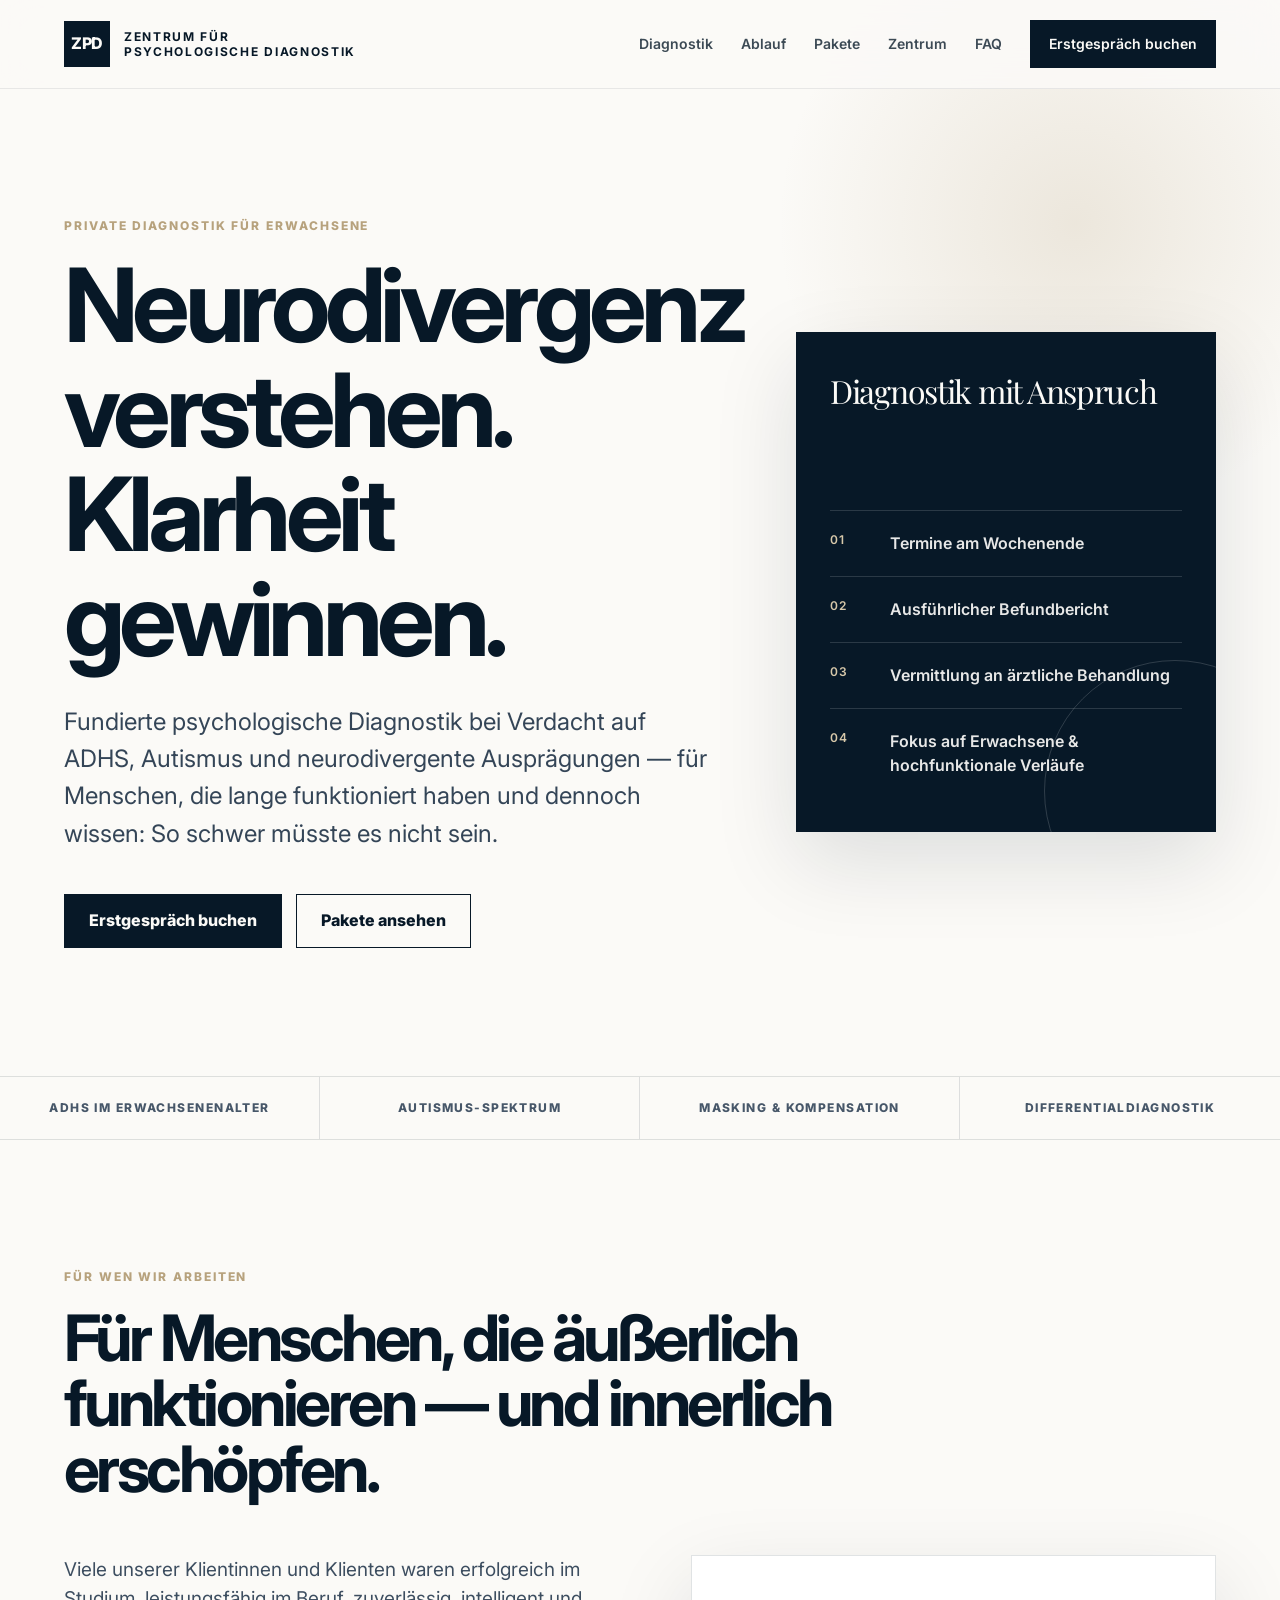
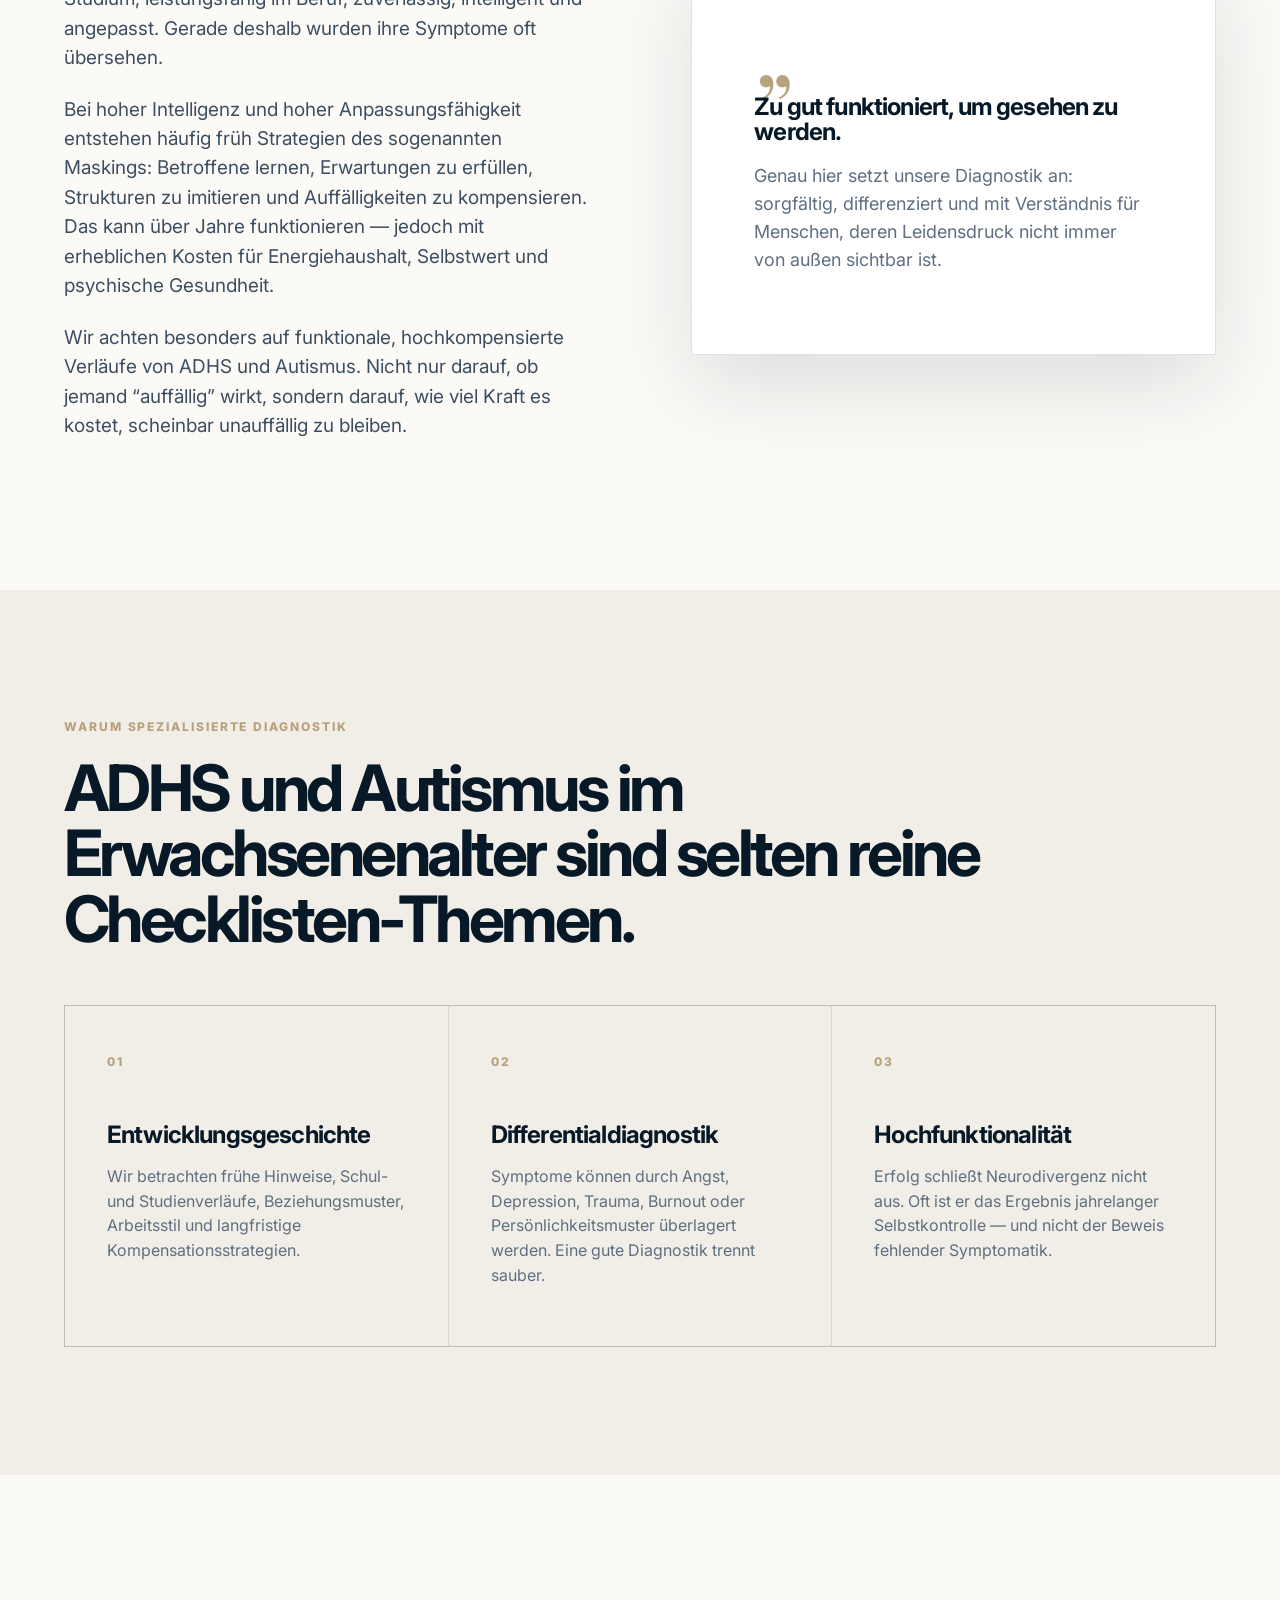
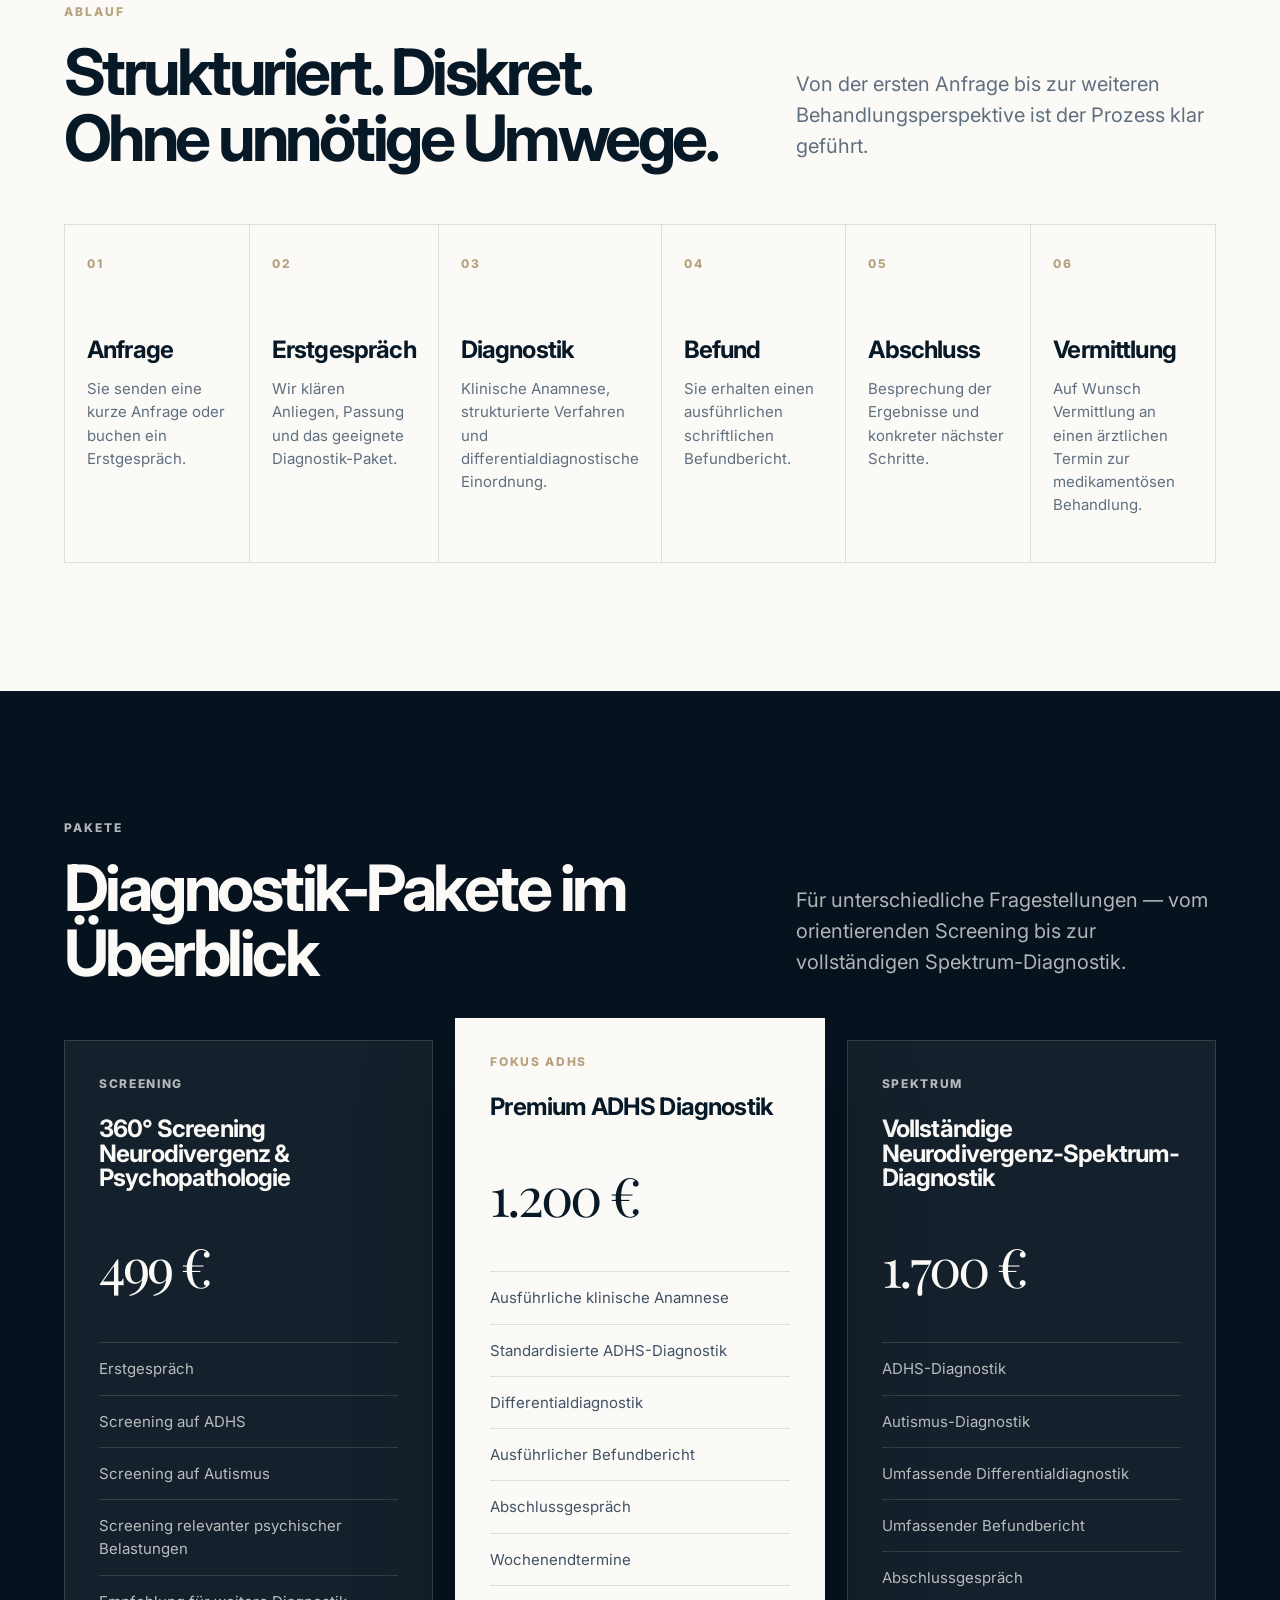
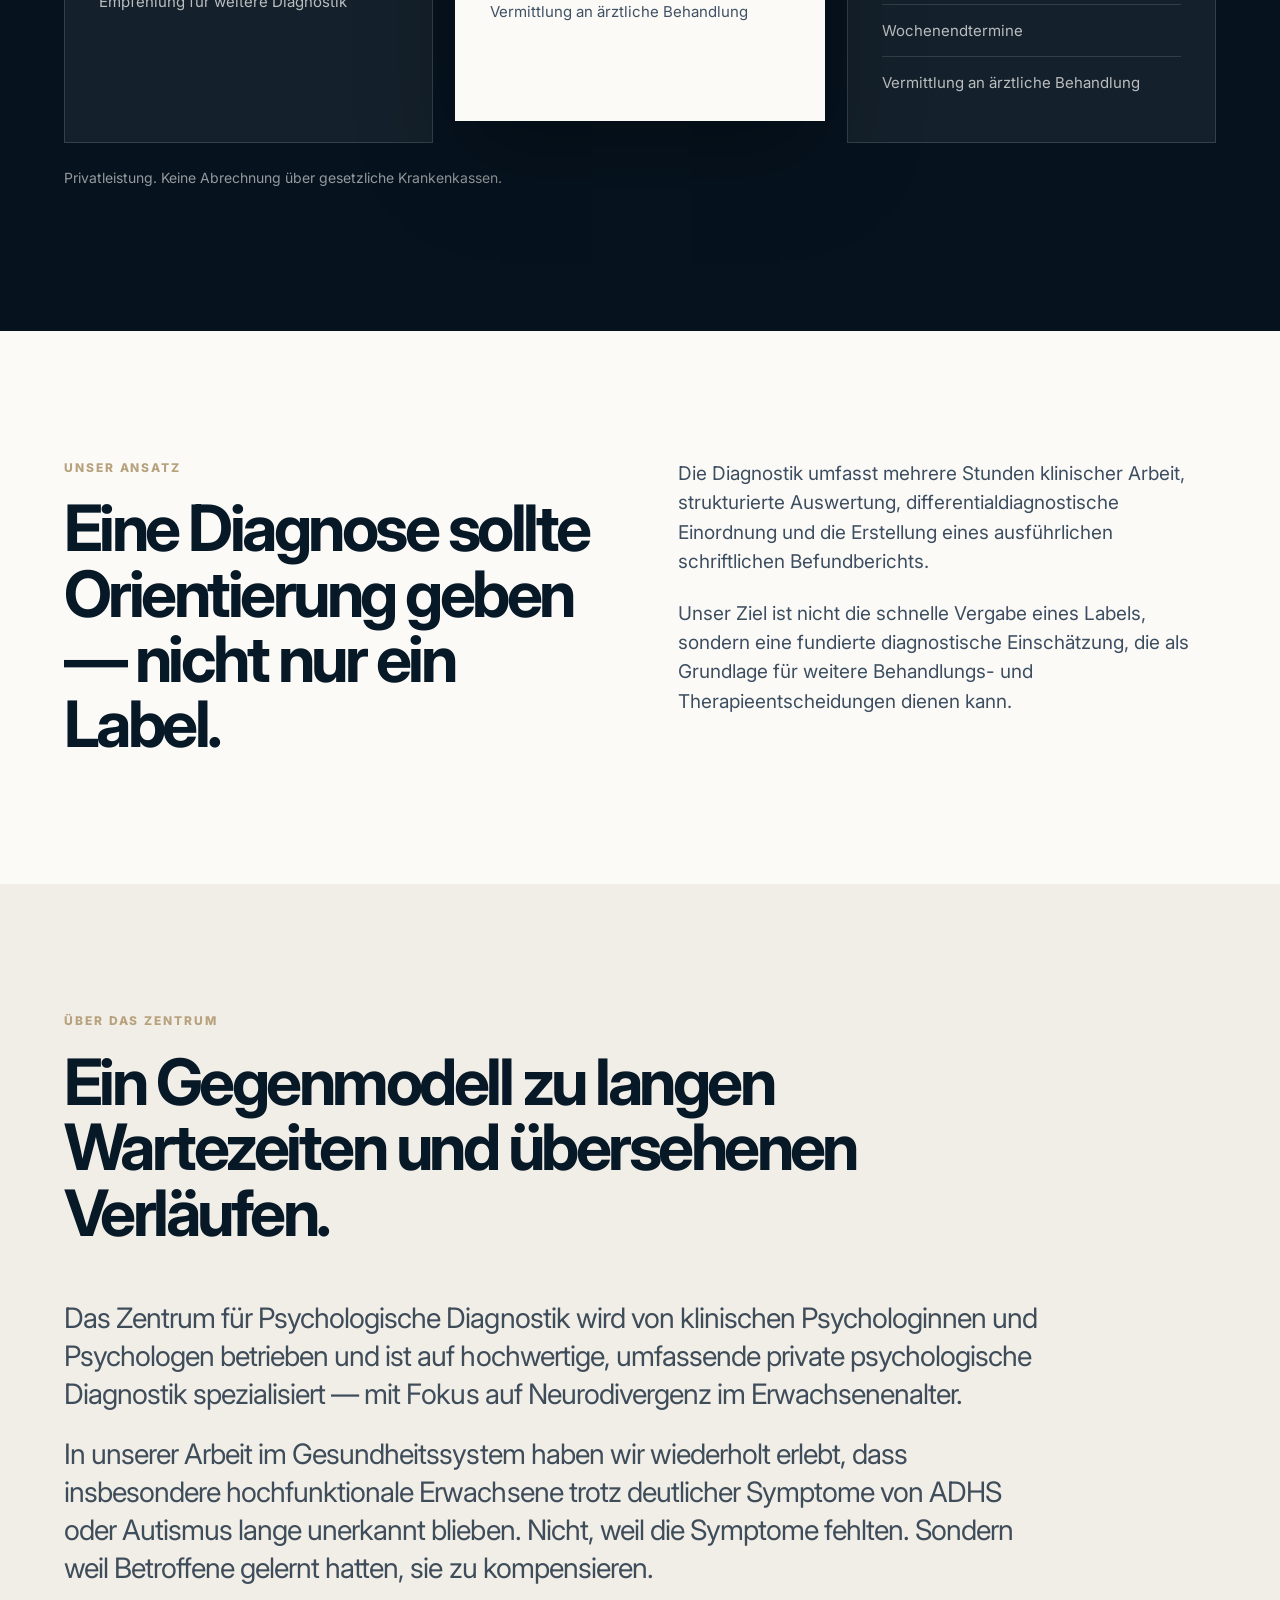
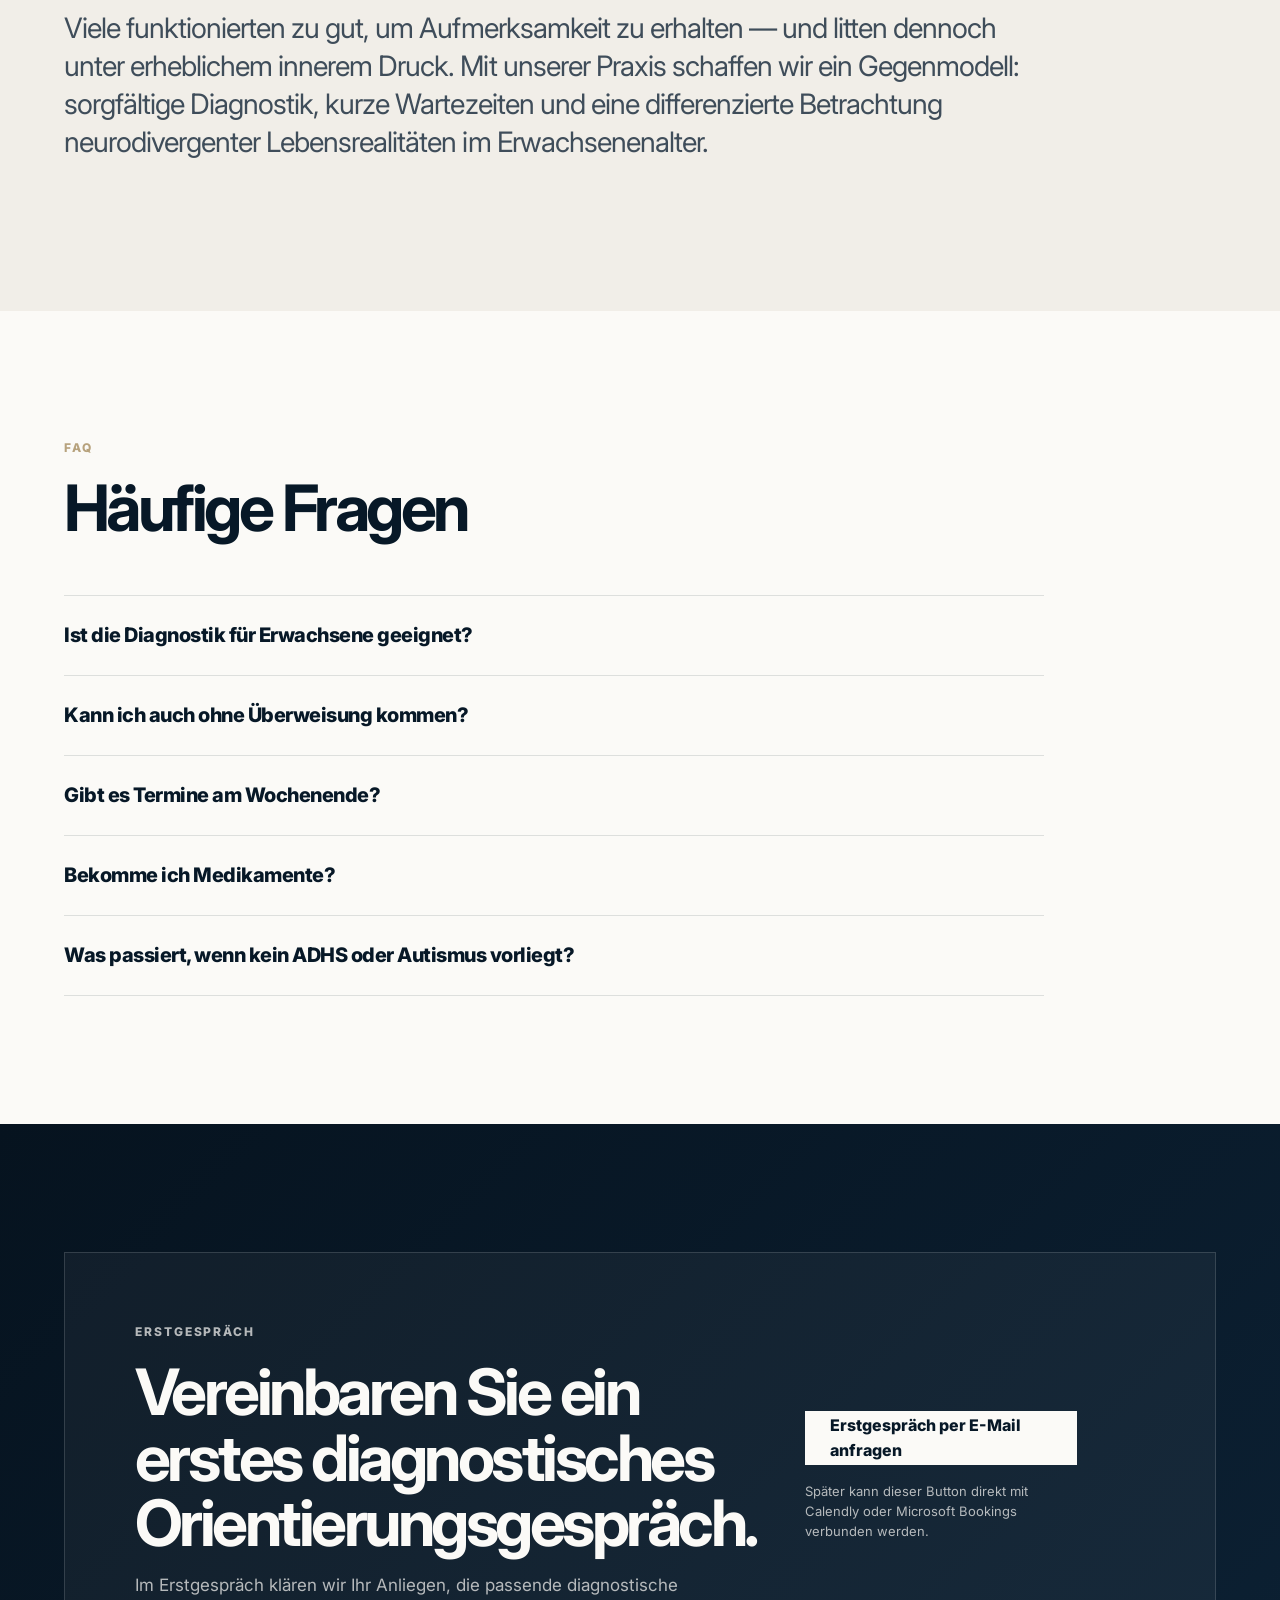
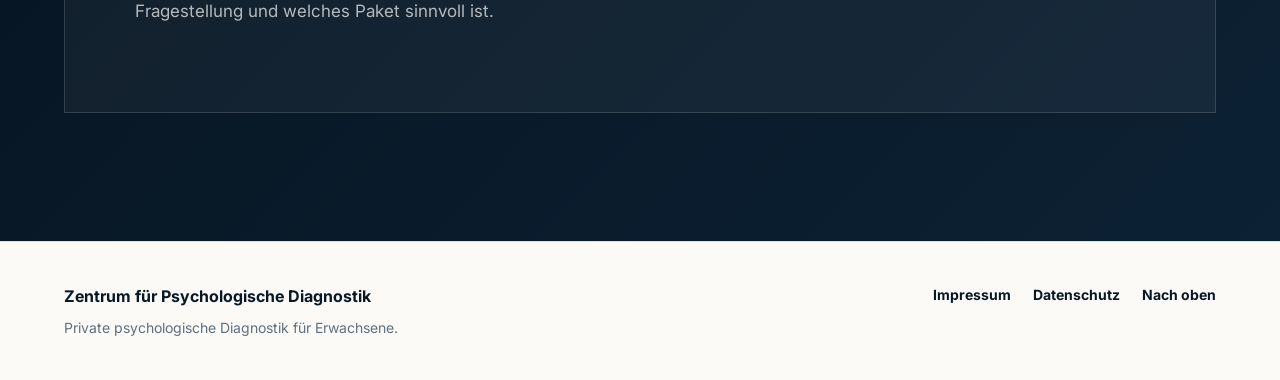
==== index.html @ 370ddf82 "Add files via upload" ====
<!DOCTYPE html>
<html lang="de">
<head>
  <meta charset="UTF-8" />
  <meta name="viewport" content="width=device-width, initial-scale=1.0" />
  <title>Zentrum für Psychologische Diagnostik | ADHS & Neurodivergenz Diagnostik</title>
  <meta name="description" content="Hochwertige private psychologische Diagnostik für Erwachsene bei Verdacht auf ADHS, Autismus und Neurodivergenz. Termine am Wochenende, ausführlicher Befundbericht, Vermittlung an ärztliche Behandlung." />
  <meta name="theme-color" content="#071827" />
  <meta property="og:title" content="Zentrum für Psychologische Diagnostik" />
  <meta property="og:description" content="Fundierte Diagnostik bei ADHS, Autismus und Neurodivergenz im Erwachsenenalter." />
  <meta property="og:type" content="website" />
  <link rel="preconnect" href="https://fonts.googleapis.com">
  <link rel="preconnect" href="https://fonts.gstatic.com" crossorigin>
  <link href="https://fonts.googleapis.com/css2?family=Inter:wght@400;500;600;700;800&family=Playfair+Display:wght@600;700&display=swap" rel="stylesheet">
  <link rel="stylesheet" href="styles.css" />
</head>
<body>
  <div class="page-shell">
    <header class="site-header" id="top">
      <a class="brand" href="#top" aria-label="Zur Startseite">
        <span class="brand-mark">ZPD</span>
        <span class="brand-text">Zentrum für<br>Psychologische Diagnostik</span>
      </a>
      <button class="nav-toggle" aria-label="Navigation öffnen" aria-expanded="false">Menü</button>
      <nav class="nav" aria-label="Hauptnavigation">
        <a href="#diagnostik">Diagnostik</a>
        <a href="#ablauf">Ablauf</a>
        <a href="#pakete">Pakete</a>
        <a href="#zentrum">Zentrum</a>
        <a href="#faq">FAQ</a>
        <a class="nav-cta" href="#buchung">Erstgespräch buchen</a>
      </nav>
    </header>

    <main>
      <section class="hero section-pad">
        <div class="hero-grid">
          <div class="hero-copy">
            <p class="eyebrow">Private Diagnostik für Erwachsene</p>
            <h1>Neurodivergenz verstehen. Klarheit gewinnen.</h1>
            <p class="hero-lead">Fundierte psychologische Diagnostik bei Verdacht auf ADHS, Autismus und neurodivergente Ausprägungen — für Menschen, die lange funktioniert haben und dennoch wissen: So schwer müsste es nicht sein.</p>
            <div class="hero-actions">
              <a class="button primary" href="#buchung">Erstgespräch buchen</a>
              <a class="button secondary" href="#pakete">Pakete ansehen</a>
            </div>
          </div>
          <aside class="hero-panel" aria-label="Leistungsmerkmale">
            <div class="panel-kicker">Diagnostik mit Anspruch</div>
            <ul class="signal-list">
              <li><span>01</span> Termine am Wochenende</li>
              <li><span>02</span> Ausführlicher Befundbericht</li>
              <li><span>03</span> Vermittlung an ärztliche Behandlung</li>
              <li><span>04</span> Fokus auf Erwachsene & hochfunktionale Verläufe</li>
            </ul>
          </aside>
        </div>
      </section>

      <section class="trust-strip" aria-label="Schwerpunkte">
        <span>ADHS im Erwachsenenalter</span>
        <span>Autismus-Spektrum</span>
        <span>Masking & Kompensation</span>
        <span>Differentialdiagnostik</span>
      </section>

      <section class="section section-pad" id="diagnostik">
        <div class="section-head narrow">
          <p class="eyebrow">Für wen wir arbeiten</p>
          <h2>Für Menschen, die äußerlich funktionieren — und innerlich erschöpfen.</h2>
        </div>
        <div class="two-col large-gap">
          <div class="rich-text">
            <p>Viele unserer Klientinnen und Klienten waren erfolgreich im Studium, leistungsfähig im Beruf, zuverlässig, intelligent und angepasst. Gerade deshalb wurden ihre Symptome oft übersehen.</p>
            <p>Bei hoher Intelligenz und hoher Anpassungsfähigkeit entstehen häufig früh Strategien des sogenannten Maskings: Betroffene lernen, Erwartungen zu erfüllen, Strukturen zu imitieren und Auffälligkeiten zu kompensieren. Das kann über Jahre funktionieren — jedoch mit erheblichen Kosten für Energiehaushalt, Selbstwert und psychische Gesundheit.</p>
            <p>Wir achten besonders auf funktionale, hochkompensierte Verläufe von ADHS und Autismus. Nicht nur darauf, ob jemand “auffällig” wirkt, sondern darauf, wie viel Kraft es kostet, scheinbar unauffällig zu bleiben.</p>
          </div>
          <div class="insight-card">
            <p class="quote-mark">„</p>
            <h3>Zu gut funktioniert, um gesehen zu werden.</h3>
            <p>Genau hier setzt unsere Diagnostik an: sorgfältig, differenziert und mit Verständnis für Menschen, deren Leidensdruck nicht immer von außen sichtbar ist.</p>
          </div>
        </div>
      </section>

      <section class="section muted section-pad">
        <div class="section-head narrow">
          <p class="eyebrow">Warum spezialisierte Diagnostik</p>
          <h2>ADHS und Autismus im Erwachsenenalter sind selten reine Checklisten-Themen.</h2>
        </div>
        <div class="feature-grid">
          <article>
            <span class="feature-number">01</span>
            <h3>Entwicklungsgeschichte</h3>
            <p>Wir betrachten frühe Hinweise, Schul- und Studienverläufe, Beziehungsmuster, Arbeitsstil und langfristige Kompensationsstrategien.</p>
          </article>
          <article>
            <span class="feature-number">02</span>
            <h3>Differentialdiagnostik</h3>
            <p>Symptome können durch Angst, Depression, Trauma, Burnout oder Persönlichkeitsmuster überlagert werden. Eine gute Diagnostik trennt sauber.</p>
          </article>
          <article>
            <span class="feature-number">03</span>
            <h3>Hochfunktionalität</h3>
            <p>Erfolg schließt Neurodivergenz nicht aus. Oft ist er das Ergebnis jahrelanger Selbstkontrolle — und nicht der Beweis fehlender Symptomatik.</p>
          </article>
        </div>
      </section>

      <section class="section section-pad" id="ablauf">
        <div class="section-head split">
          <div>
            <p class="eyebrow">Ablauf</p>
            <h2>Strukturiert. Diskret. Ohne unnötige Umwege.</h2>
          </div>
          <p>Von der ersten Anfrage bis zur weiteren Behandlungsperspektive ist der Prozess klar geführt.</p>
        </div>
        <div class="timeline">
          <div><span>01</span><h3>Anfrage</h3><p>Sie senden eine kurze Anfrage oder buchen ein Erstgespräch.</p></div>
          <div><span>02</span><h3>Erstgespräch</h3><p>Wir klären Anliegen, Passung und das geeignete Diagnostik-Paket.</p></div>
          <div><span>03</span><h3>Diagnostik</h3><p>Klinische Anamnese, strukturierte Verfahren und differentialdiagnostische Einordnung.</p></div>
          <div><span>04</span><h3>Befund</h3><p>Sie erhalten einen ausführlichen schriftlichen Befundbericht.</p></div>
          <div><span>05</span><h3>Abschluss</h3><p>Besprechung der Ergebnisse und konkreter nächster Schritte.</p></div>
          <div><span>06</span><h3>Vermittlung</h3><p>Auf Wunsch Vermittlung an einen ärztlichen Termin zur medikamentösen Behandlung.</p></div>
        </div>
      </section>

      <section class="section dark section-pad" id="pakete">
        <div class="section-head split inverted">
          <div>
            <p class="eyebrow">Pakete</p>
            <h2>Diagnostik-Pakete im Überblick</h2>
          </div>
          <p>Für unterschiedliche Fragestellungen — vom orientierenden Screening bis zur vollständigen Spektrum-Diagnostik.</p>
        </div>
        <div class="pricing-grid">
          <article class="price-card">
            <p class="package-label">Screening</p>
            <h3>360° Screening Neurodivergenz & Psychopathologie</h3>
            <p class="price">499 €</p>
            <ul>
              <li>Erstgespräch</li>
              <li>Screening auf ADHS</li>
              <li>Screening auf Autismus</li>
              <li>Screening relevanter psychischer Belastungen</li>
              <li>Empfehlung für weitere Diagnostik</li>
            </ul>
          </article>
          <article class="price-card featured">
            <p class="package-label">Fokus ADHS</p>
            <h3>Premium ADHS Diagnostik</h3>
            <p class="price">1.200 €</p>
            <ul>
              <li>Ausführliche klinische Anamnese</li>
              <li>Standardisierte ADHS-Diagnostik</li>
              <li>Differentialdiagnostik</li>
              <li>Ausführlicher Befundbericht</li>
              <li>Abschlussgespräch</li>
              <li>Wochenendtermine</li>
              <li>Vermittlung an ärztliche Behandlung</li>
            </ul>
          </article>
          <article class="price-card">
            <p class="package-label">Spektrum</p>
            <h3>Vollständige Neurodivergenz-Spektrum-Diagnostik</h3>
            <p class="price">1.700 €</p>
            <ul>
              <li>ADHS-Diagnostik</li>
              <li>Autismus-Diagnostik</li>
              <li>Umfassende Differentialdiagnostik</li>
              <li>Umfassender Befundbericht</li>
              <li>Abschlussgespräch</li>
              <li>Wochenendtermine</li>
              <li>Vermittlung an ärztliche Behandlung</li>
            </ul>
          </article>
        </div>
        <p class="pricing-note">Privatleistung. Keine Abrechnung über gesetzliche Krankenkassen.</p>
      </section>

      <section class="section section-pad approach">
        <div class="two-col">
          <div>
            <p class="eyebrow">Unser Ansatz</p>
            <h2>Eine Diagnose sollte Orientierung geben — nicht nur ein Label.</h2>
          </div>
          <div class="rich-text">
            <p>Die Diagnostik umfasst mehrere Stunden klinischer Arbeit, strukturierte Auswertung, differentialdiagnostische Einordnung und die Erstellung eines ausführlichen schriftlichen Befundberichts.</p>
            <p>Unser Ziel ist nicht die schnelle Vergabe eines Labels, sondern eine fundierte diagnostische Einschätzung, die als Grundlage für weitere Behandlungs- und Therapieentscheidungen dienen kann.</p>
          </div>
        </div>
      </section>

      <section class="section muted section-pad" id="zentrum">
        <div class="section-head narrow">
          <p class="eyebrow">Über das Zentrum</p>
          <h2>Ein Gegenmodell zu langen Wartezeiten und übersehenen Verläufen.</h2>
        </div>
        <div class="rich-text statement">
          <p>Das Zentrum für Psychologische Diagnostik wird von klinischen Psychologinnen und Psychologen betrieben und ist auf hochwertige, umfassende private psychologische Diagnostik spezialisiert — mit Fokus auf Neurodivergenz im Erwachsenenalter.</p>
          <p>In unserer Arbeit im Gesundheitssystem haben wir wiederholt erlebt, dass insbesondere hochfunktionale Erwachsene trotz deutlicher Symptome von ADHS oder Autismus lange unerkannt blieben. Nicht, weil die Symptome fehlten. Sondern weil Betroffene gelernt hatten, sie zu kompensieren.</p>
          <p>Viele funktionierten zu gut, um Aufmerksamkeit zu erhalten — und litten dennoch unter erheblichem innerem Druck. Mit unserer Praxis schaffen wir ein Gegenmodell: sorgfältige Diagnostik, kurze Wartezeiten und eine differenzierte Betrachtung neurodivergenter Lebensrealitäten im Erwachsenenalter.</p>
        </div>
      </section>

      <section class="section section-pad" id="faq">
        <div class="section-head split">
          <div>
            <p class="eyebrow">FAQ</p>
            <h2>Häufige Fragen</h2>
          </div>
        </div>
        <div class="faq-list">
          <details>
            <summary>Ist die Diagnostik für Erwachsene geeignet?</summary>
            <p>Ja. Der Fokus liegt auf ADHS, Autismus und Neurodivergenz im Erwachsenenalter, insbesondere bei hochfunktionalen und lange kompensierten Verläufen.</p>
          </details>
          <details>
            <summary>Kann ich auch ohne Überweisung kommen?</summary>
            <p>Ja. Die Diagnostik ist eine private Leistung und kann ohne Überweisung angefragt werden.</p>
          </details>
          <details>
            <summary>Gibt es Termine am Wochenende?</summary>
            <p>Ja. Wochenendtermine sind Teil unseres Angebots, um Diagnostik auch für beruflich stark eingebundene Personen zugänglich zu machen.</p>
          </details>
          <details>
            <summary>Bekomme ich Medikamente?</summary>
            <p>Die medikamentöse Behandlung erfolgt ärztlich. Auf Wunsch unterstützen wir nach der Diagnostik bei der Vermittlung an einen ärztlichen Termin.</p>
          </details>
          <details>
            <summary>Was passiert, wenn kein ADHS oder Autismus vorliegt?</summary>
            <p>Dann erhalten Sie trotzdem eine differenzierte psychologische Einordnung und Empfehlungen, welche alternativen Erklärungen oder weiteren Schritte sinnvoll sein können.</p>
          </details>
        </div>
      </section>

      <section class="booking section-pad" id="buchung">
        <div class="booking-card">
          <div>
            <p class="eyebrow">Erstgespräch</p>
            <h2>Vereinbaren Sie ein erstes diagnostisches Orientierungsgespräch.</h2>
            <p>Im Erstgespräch klären wir Ihr Anliegen, die passende diagnostische Fragestellung und welches Paket sinnvoll ist.</p>
          </div>
          <div class="booking-action">
            <a class="button primary light" href="mailto:kontakt@zentrum-psychologische-diagnostik.de?subject=Anfrage%20Erstgespr%C3%A4ch%20Diagnostik">Erstgespräch per E-Mail anfragen</a>
            <p class="microcopy">Später kann dieser Button direkt mit Calendly oder Microsoft Bookings verbunden werden.</p>
          </div>
        </div>
      </section>
    </main>

    <footer class="site-footer">
      <div>
        <strong>Zentrum für Psychologische Diagnostik</strong>
        <p>Private psychologische Diagnostik für Erwachsene.</p>
      </div>
      <div class="footer-links">
        <a href="impressum.html">Impressum</a>
        <a href="datenschutz.html">Datenschutz</a>
        <a href="#top">Nach oben</a>
      </div>
    </footer>
  </div>
  <script src="script.js"></script>
</body>
</html>
---- styles.css ----
:root {
  --ink: #071827;
  --ink-2: #142436;
  --muted: #5f6f7f;
  --line: rgba(7, 24, 39, 0.12);
  --paper: #fbfaf7;
  --soft: #f1eee8;
  --white: #ffffff;
  --accent: #b7a27d;
  --accent-2: #d7c8aa;
  --dark: #06131f;
  --dark-2: #0c2134;
  --shadow: 0 30px 80px rgba(7, 24, 39, 0.12);
  --radius: 24px;
}
* { box-sizing: border-box; }
html { scroll-behavior: smooth; }
body {
  margin: 0;
  font-family: Inter, system-ui, -apple-system, BlinkMacSystemFont, "Segoe UI", sans-serif;
  background: var(--paper);
  color: var(--ink);
  line-height: 1.55;
}
a { color: inherit; text-decoration: none; }
.page-shell { overflow: hidden; }
.site-header {
  position: sticky;
  top: 0;
  z-index: 50;
  display: flex;
  align-items: center;
  justify-content: space-between;
  padding: 20px clamp(20px, 5vw, 72px);
  background: rgba(251, 250, 247, 0.86);
  backdrop-filter: blur(18px);
  border-bottom: 1px solid rgba(7, 24, 39, 0.08);
}
.brand { display: flex; align-items: center; gap: 14px; }
.brand-mark {
  display: grid;
  place-items: center;
  width: 46px;
  height: 46px;
  border: 1px solid var(--ink);
  font-weight: 800;
  letter-spacing: -0.04em;
  background: var(--ink);
  color: var(--paper);
}
.brand-text {
  font-size: 12px;
  text-transform: uppercase;
  letter-spacing: 0.14em;
  line-height: 1.25;
  font-weight: 700;
}
.nav { display: flex; align-items: center; gap: 28px; font-size: 14px; font-weight: 600; }
.nav a:not(.nav-cta) { color: rgba(7, 24, 39, 0.78); }
.nav a:hover { color: var(--ink); }
.nav-cta {
  padding: 12px 18px;
  border: 1px solid var(--ink);
  background: var(--ink);
  color: var(--paper);
}
.nav-toggle { display: none; background: none; border: 1px solid var(--line); padding: 10px 14px; font-weight: 700; }
.section-pad { padding: clamp(76px, 10vw, 150px) clamp(20px, 5vw, 72px); }
.hero { min-height: 82vh; display: flex; align-items: center; position: relative; }
.hero::before {
  content: "";
  position: absolute;
  inset: -20% -10% auto auto;
  width: 52vw;
  height: 52vw;
  background: radial-gradient(circle, rgba(183,162,125,.22), transparent 63%);
  pointer-events: none;
}
.hero-grid { position: relative; display: grid; grid-template-columns: minmax(0, 1.2fr) 420px; gap: clamp(36px, 6vw, 96px); width: 100%; align-items: center; }
.eyebrow { margin: 0 0 18px; text-transform: uppercase; letter-spacing: .16em; font-size: 12px; font-weight: 800; color: var(--accent); }
h1, h2, h3 { margin: 0; line-height: 1.02; letter-spacing: -0.055em; }
h1 { max-width: 940px; font-size: clamp(56px, 8vw, 128px); }
h2 { font-size: clamp(38px, 5vw, 76px); max-width: 1050px; }
h3 { font-size: 24px; letter-spacing: -0.035em; }
p { font-size: 17px; color: var(--muted); }
.hero-lead { margin: 32px 0 0; max-width: 720px; font-size: clamp(19px, 2vw, 24px); color: #344557; }
.hero-actions { display: flex; gap: 14px; flex-wrap: wrap; margin-top: 42px; }
.button { display: inline-flex; align-items: center; justify-content: center; min-height: 54px; padding: 0 24px; font-weight: 800; border: 1px solid var(--ink); transition: transform .2s ease, box-shadow .2s ease; }
.button:hover { transform: translateY(-2px); box-shadow: 0 16px 35px rgba(7,24,39,.14); }
.button.primary { background: var(--ink); color: var(--paper); }
.button.secondary { background: transparent; color: var(--ink); }
.button.light { background: var(--paper); color: var(--ink); border-color: var(--paper); }
.hero-panel { background: var(--ink); color: var(--paper); padding: 34px; box-shadow: var(--shadow); min-height: 500px; display: flex; flex-direction: column; justify-content: space-between; position: relative; overflow: hidden; }
.hero-panel::after { content: ""; position: absolute; inset: auto -90px -90px auto; width: 260px; height: 260px; border: 1px solid rgba(255,255,255,.16); border-radius: 50%; }
.panel-kicker { font-family: "Playfair Display", serif; font-size: 32px; letter-spacing: -0.04em; }
.signal-list { list-style: none; margin: 80px 0 0; padding: 0; }
.signal-list li { display: grid; grid-template-columns: 42px 1fr; gap: 18px; padding: 20px 0; border-top: 1px solid rgba(255,255,255,.14); color: rgba(251,250,247,.92); font-weight: 600; }
.signal-list span { color: var(--accent-2); font-size: 12px; letter-spacing: .12em; }
.trust-strip { display: grid; grid-template-columns: repeat(4, 1fr); border-top: 1px solid var(--line); border-bottom: 1px solid var(--line); }
.trust-strip span { padding: 22px; text-align: center; font-size: 12px; font-weight: 800; text-transform: uppercase; letter-spacing: .12em; color: #475769; border-right: 1px solid var(--line); }
.trust-strip span:last-child { border-right: 0; }
.section { position: relative; }
.muted { background: var(--soft); }
.dark { background: var(--dark); color: var(--paper); }
.dark p, .inverted p { color: rgba(251,250,247,.70); }
.section-head { margin-bottom: 54px; }
.section-head.narrow { max-width: 980px; }
.section-head.split { display: grid; grid-template-columns: minmax(0, 1fr) 420px; gap: 60px; align-items: end; }
.section-head.split > p { font-size: 20px; margin: 0 0 8px; }
.two-col { display: grid; grid-template-columns: 1fr 1fr; gap: clamp(36px, 6vw, 90px); align-items: start; }
.large-gap { gap: clamp(46px, 8vw, 130px); }
.rich-text p { margin: 0 0 22px; font-size: 19px; color: #3d4e60; }
.muted .rich-text p { color: #3f4d5a; }
.insight-card { padding: clamp(34px, 5vw, 62px); background: var(--white); border: 1px solid var(--line); box-shadow: var(--shadow); }
.insight-card .quote-mark { font-family: "Playfair Display", serif; font-size: 96px; line-height: .6; color: var(--accent); margin: 0 0 20px; }
.insight-card p:last-child { font-size: 18px; }
.feature-grid { display: grid; grid-template-columns: repeat(3, 1fr); gap: 1px; background: rgba(7,24,39,.12); border: 1px solid rgba(7,24,39,.12); }
.feature-grid article { background: var(--soft); padding: 42px; min-height: 310px; }
.feature-number { display: inline-block; margin-bottom: 52px; font-size: 12px; font-weight: 800; letter-spacing: .16em; color: var(--accent); }
.feature-grid p { font-size: 16px; }
.timeline { display: grid; grid-template-columns: repeat(6, 1fr); border-top: 1px solid var(--line); border-left: 1px solid var(--line); }
.timeline div { padding: 30px 22px; border-right: 1px solid var(--line); border-bottom: 1px solid var(--line); min-height: 260px; }
.timeline span { display: block; color: var(--accent); font-size: 12px; font-weight: 800; letter-spacing: .16em; margin-bottom: 64px; }
.timeline p { font-size: 15px; }
.pricing-grid { display: grid; grid-template-columns: repeat(3, 1fr); gap: 22px; align-items: stretch; }
.price-card { background: rgba(255,255,255,.055); border: 1px solid rgba(255,255,255,.14); padding: 34px; min-height: 650px; display: flex; flex-direction: column; }
.price-card.featured { background: var(--paper); color: var(--ink); transform: translateY(-22px); box-shadow: 0 40px 90px rgba(0,0,0,.30); border-color: var(--paper); }
.price-card.featured p, .price-card.featured li { color: #405164; }
.package-label { margin: 0 0 24px; text-transform: uppercase; letter-spacing: .14em; font-size: 12px; font-weight: 800; color: var(--accent-2); }
.price-card.featured .package-label { color: var(--accent); }
.price { font-family: "Playfair Display", serif; font-size: 54px; letter-spacing: -.055em; color: inherit !important; margin: 34px 0; }
.price-card ul { margin: 0; padding: 0; list-style: none; }
.price-card li { padding: 14px 0; border-top: 1px solid rgba(255,255,255,.13); color: rgba(251,250,247,.72); font-size: 15px; }
.price-card.featured li { border-top-color: rgba(7,24,39,.12); }
.pricing-note { margin-top: 24px; font-size: 14px; color: rgba(251,250,247,.58) !important; }
.approach { background: var(--paper); }
.statement { max-width: 980px; }
.statement p { font-size: clamp(21px, 2.2vw, 30px); line-height: 1.35; letter-spacing: -0.035em; color: var(--ink-2); }
.faq-list { max-width: 980px; border-top: 1px solid var(--line); }
details { border-bottom: 1px solid var(--line); padding: 24px 0; }
summary { cursor: pointer; font-weight: 800; font-size: 20px; letter-spacing: -0.025em; list-style: none; }
summary::-webkit-details-marker { display: none; }
details p { max-width: 760px; margin-bottom: 0; }
.booking { background: linear-gradient(135deg, var(--dark), var(--dark-2)); color: var(--paper); }
.booking-card { display: grid; grid-template-columns: 1.2fr .8fr; gap: 48px; align-items: center; padding: clamp(36px, 6vw, 70px); border: 1px solid rgba(255,255,255,.14); background: rgba(255,255,255,.045); }
.booking h2 { max-width: 860px; }
.booking p { color: rgba(251,250,247,.70); }
.booking-action { justify-self: end; max-width: 360px; }
.microcopy { font-size: 13px; margin-top: 16px; }
.site-footer { display: flex; justify-content: space-between; gap: 30px; padding: 42px clamp(20px, 5vw, 72px); border-top: 1px solid var(--line); }
.site-footer p { margin: 8px 0 0; font-size: 14px; }
.footer-links { display: flex; gap: 22px; font-size: 14px; font-weight: 700; }
.legal-main { max-width: 920px; margin: 0 auto; padding: 90px 24px; }
.legal-main h1 { font-size: clamp(42px, 6vw, 86px); margin-bottom: 34px; }
.legal-main h2 { font-size: 32px; margin-top: 42px; }
.legal-main p { color: #3d4e60; }
@media (max-width: 1100px) {
  .hero-grid, .section-head.split, .two-col, .booking-card { grid-template-columns: 1fr; }
  .hero-panel { min-height: auto; }
  .timeline { grid-template-columns: repeat(3, 1fr); }
  .pricing-grid, .feature-grid { grid-template-columns: 1fr; }
  .price-card.featured { transform: none; }
  .booking-action { justify-self: start; }
}
@media (max-width: 820px) {
  .nav-toggle { display: block; }
  .nav { position: fixed; inset: 88px 16px auto 16px; background: var(--paper); border: 1px solid var(--line); box-shadow: var(--shadow); padding: 22px; flex-direction: column; align-items: stretch; display: none; }
  .nav.open { display: flex; }
  .nav-cta { text-align: center; }
  .brand-text { display: none; }
  .trust-strip { grid-template-columns: 1fr 1fr; }
  .trust-strip span:nth-child(2) { border-right: 0; }
  .timeline { grid-template-columns: 1fr; }
  h1 { font-size: clamp(48px, 14vw, 76px); }
  h2 { font-size: clamp(34px, 11vw, 56px); }
  .site-footer { flex-direction: column; }
  .footer-links { flex-wrap: wrap; }
}
@media (max-width: 520px) {
  .trust-strip { grid-template-columns: 1fr; }
  .trust-strip span { border-right: 0; border-bottom: 1px solid var(--line); }
  .hero-actions, .button { width: 100%; }
  .button { padding: 0 18px; }
  .price-card { min-height: auto; }
}
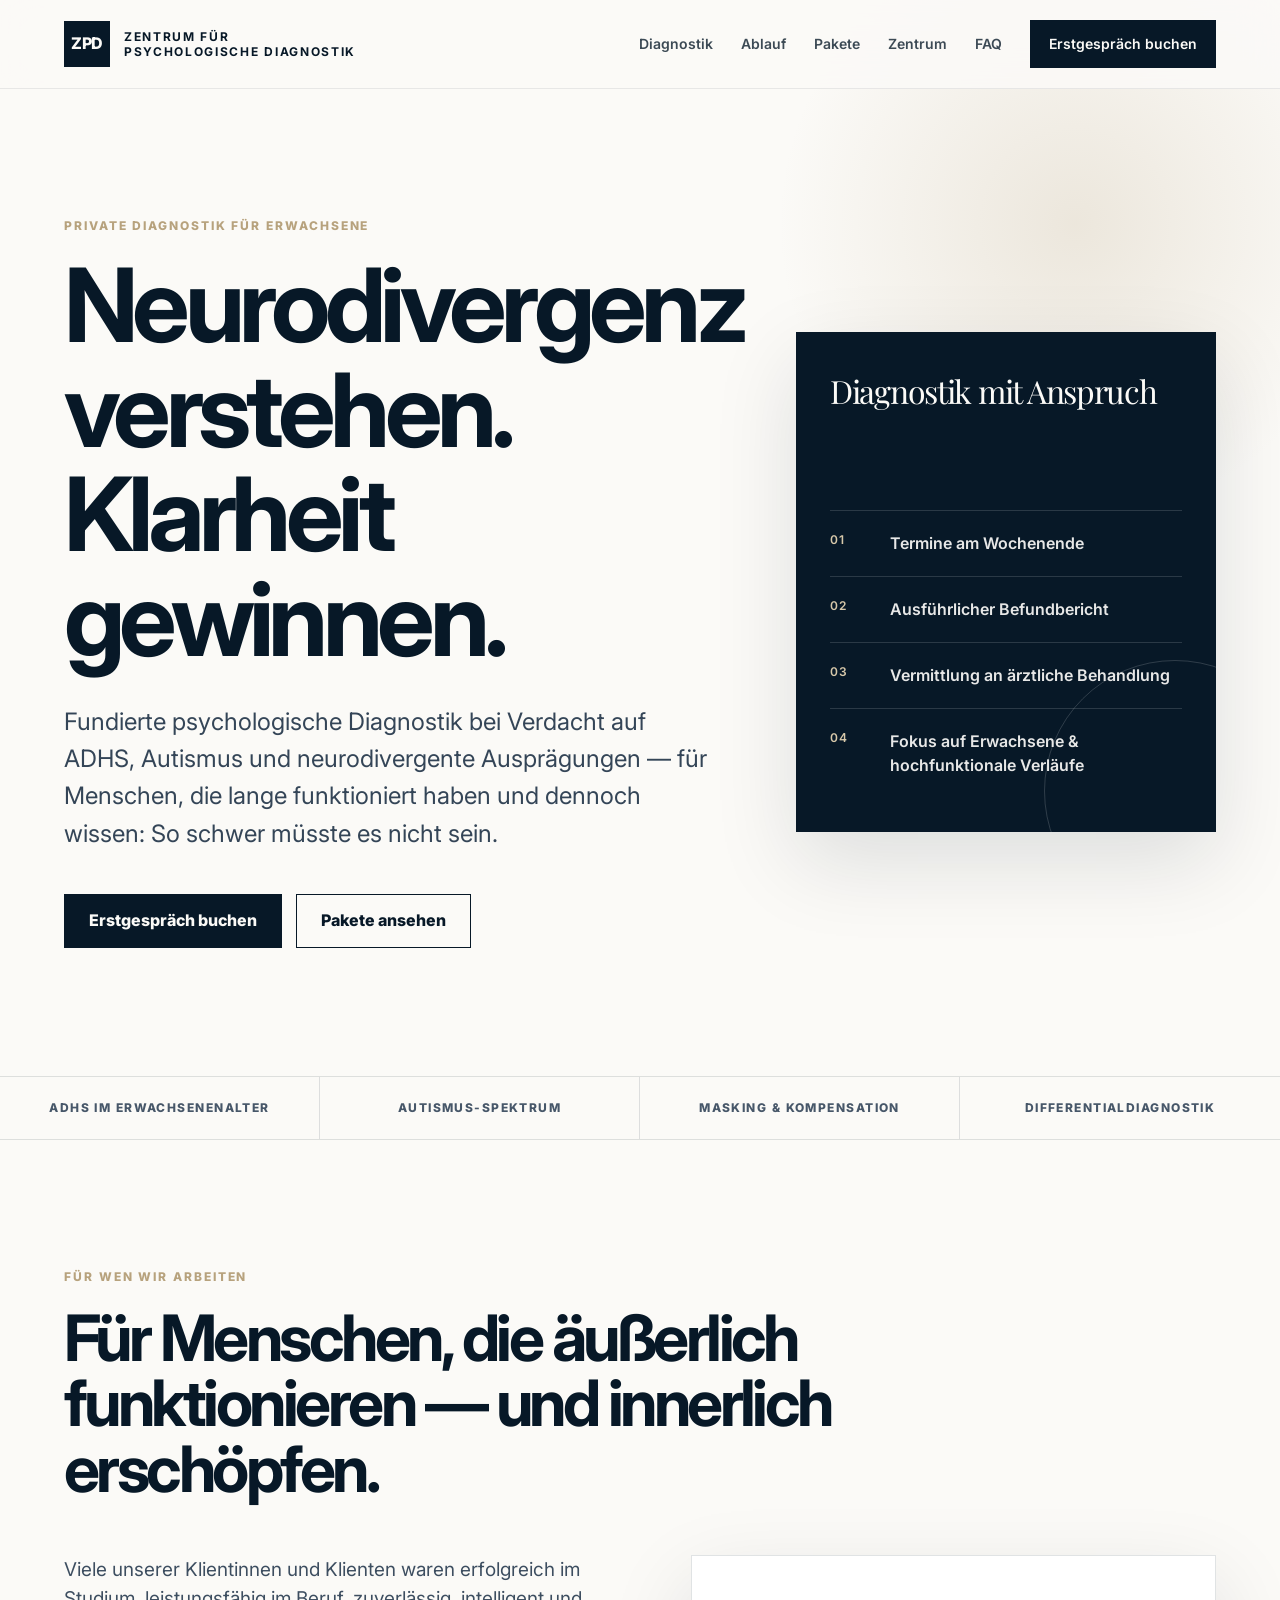
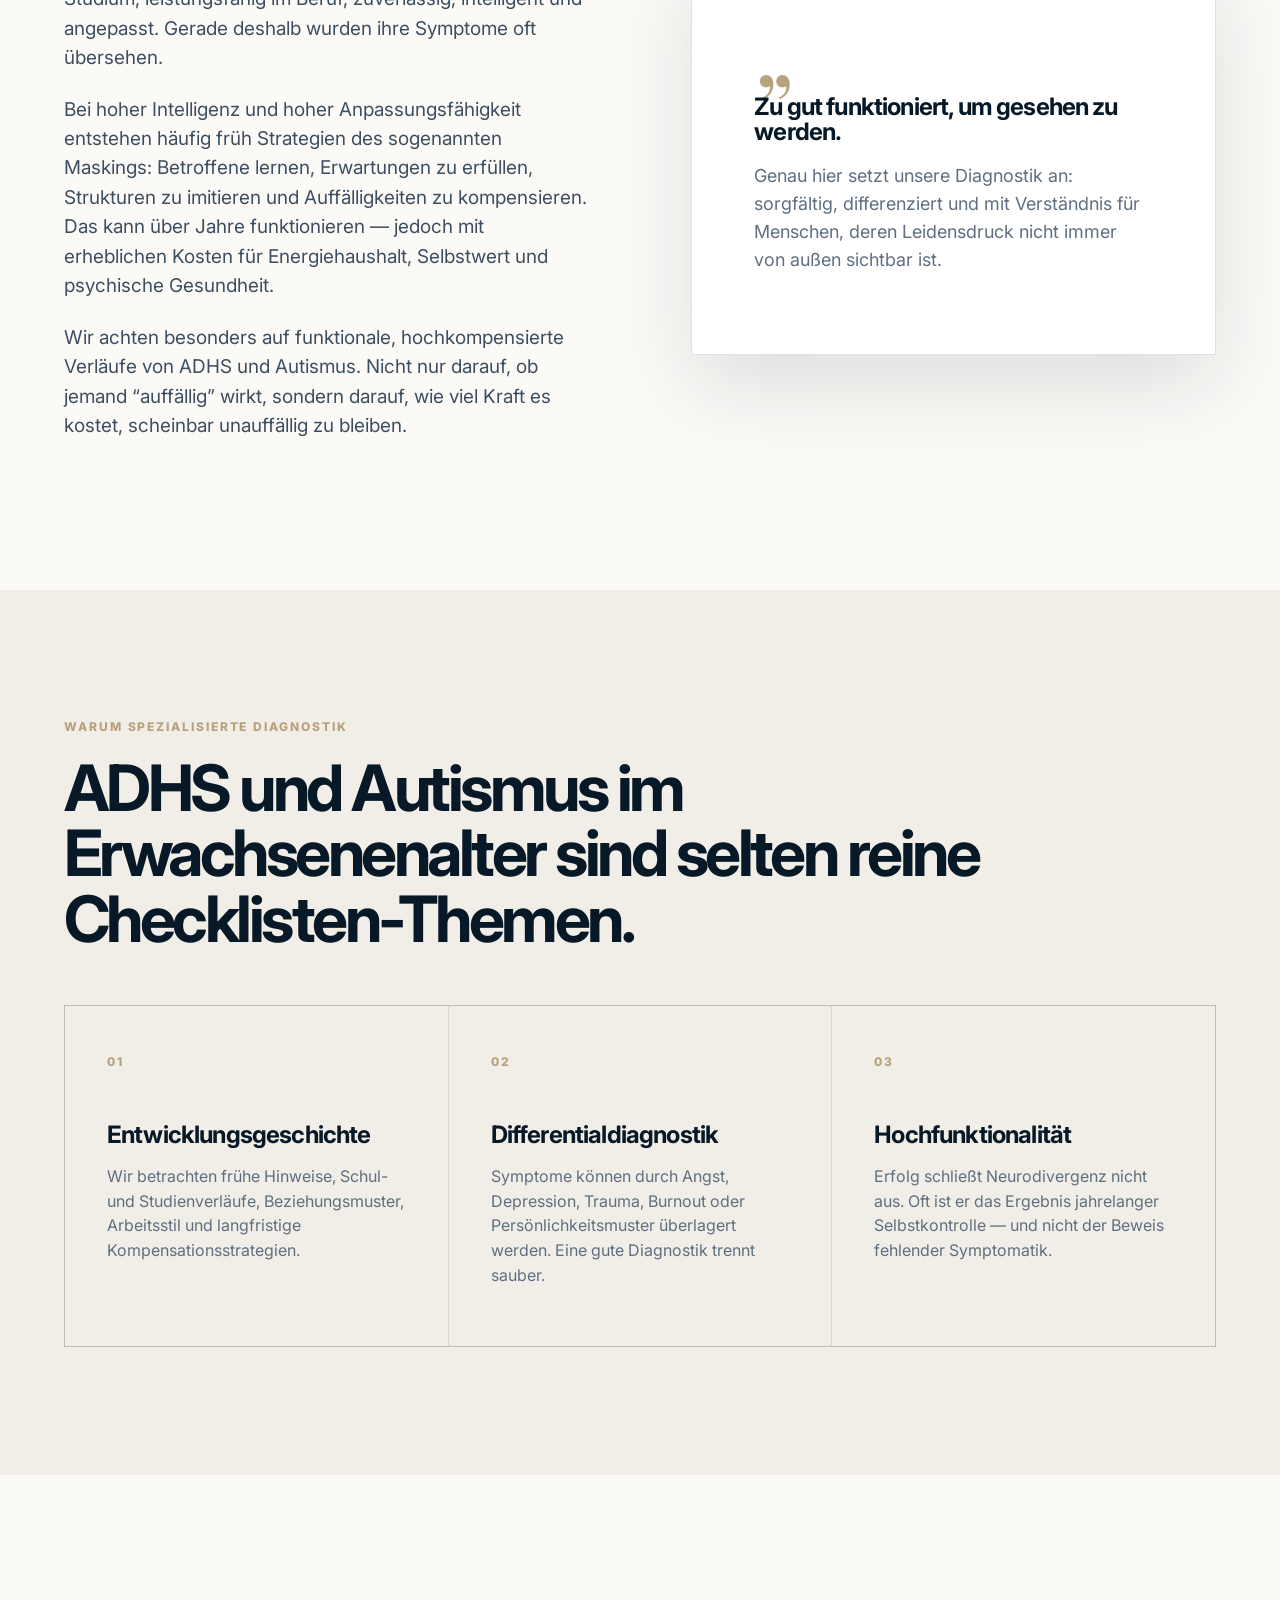
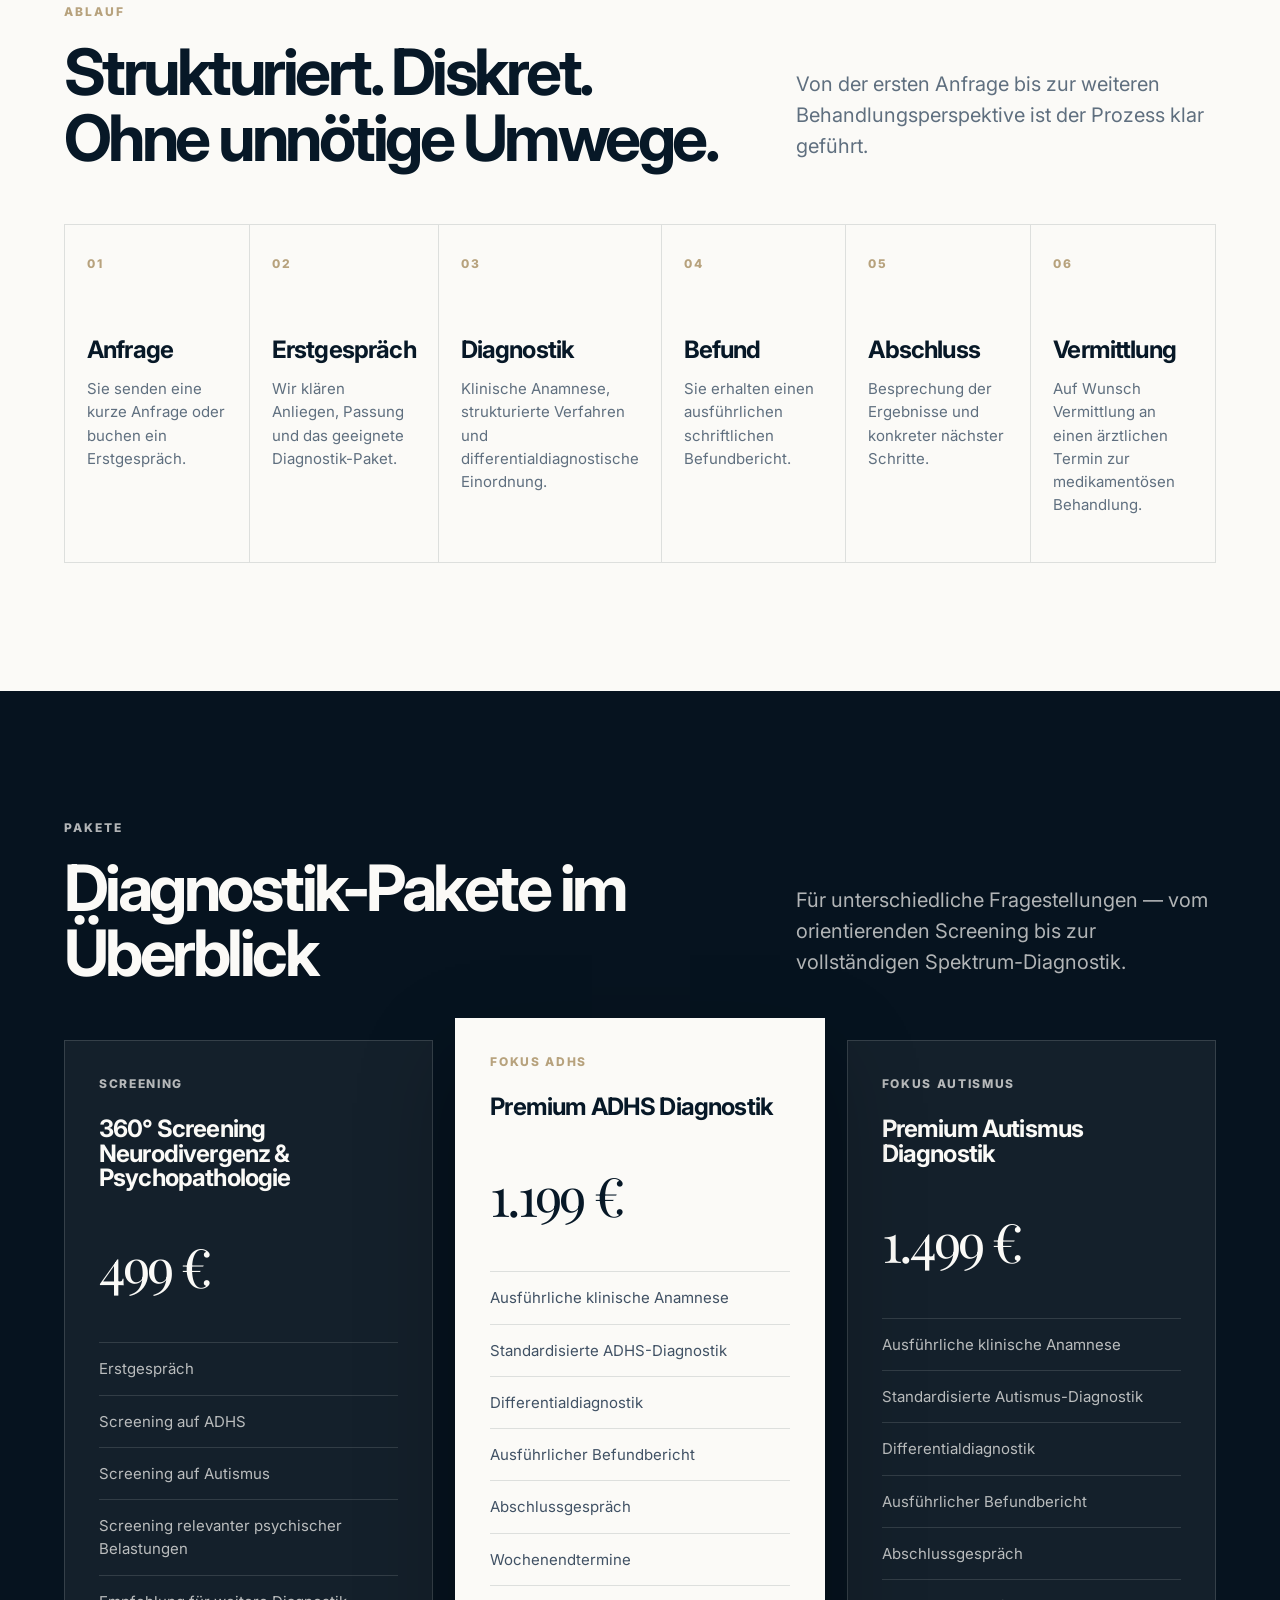
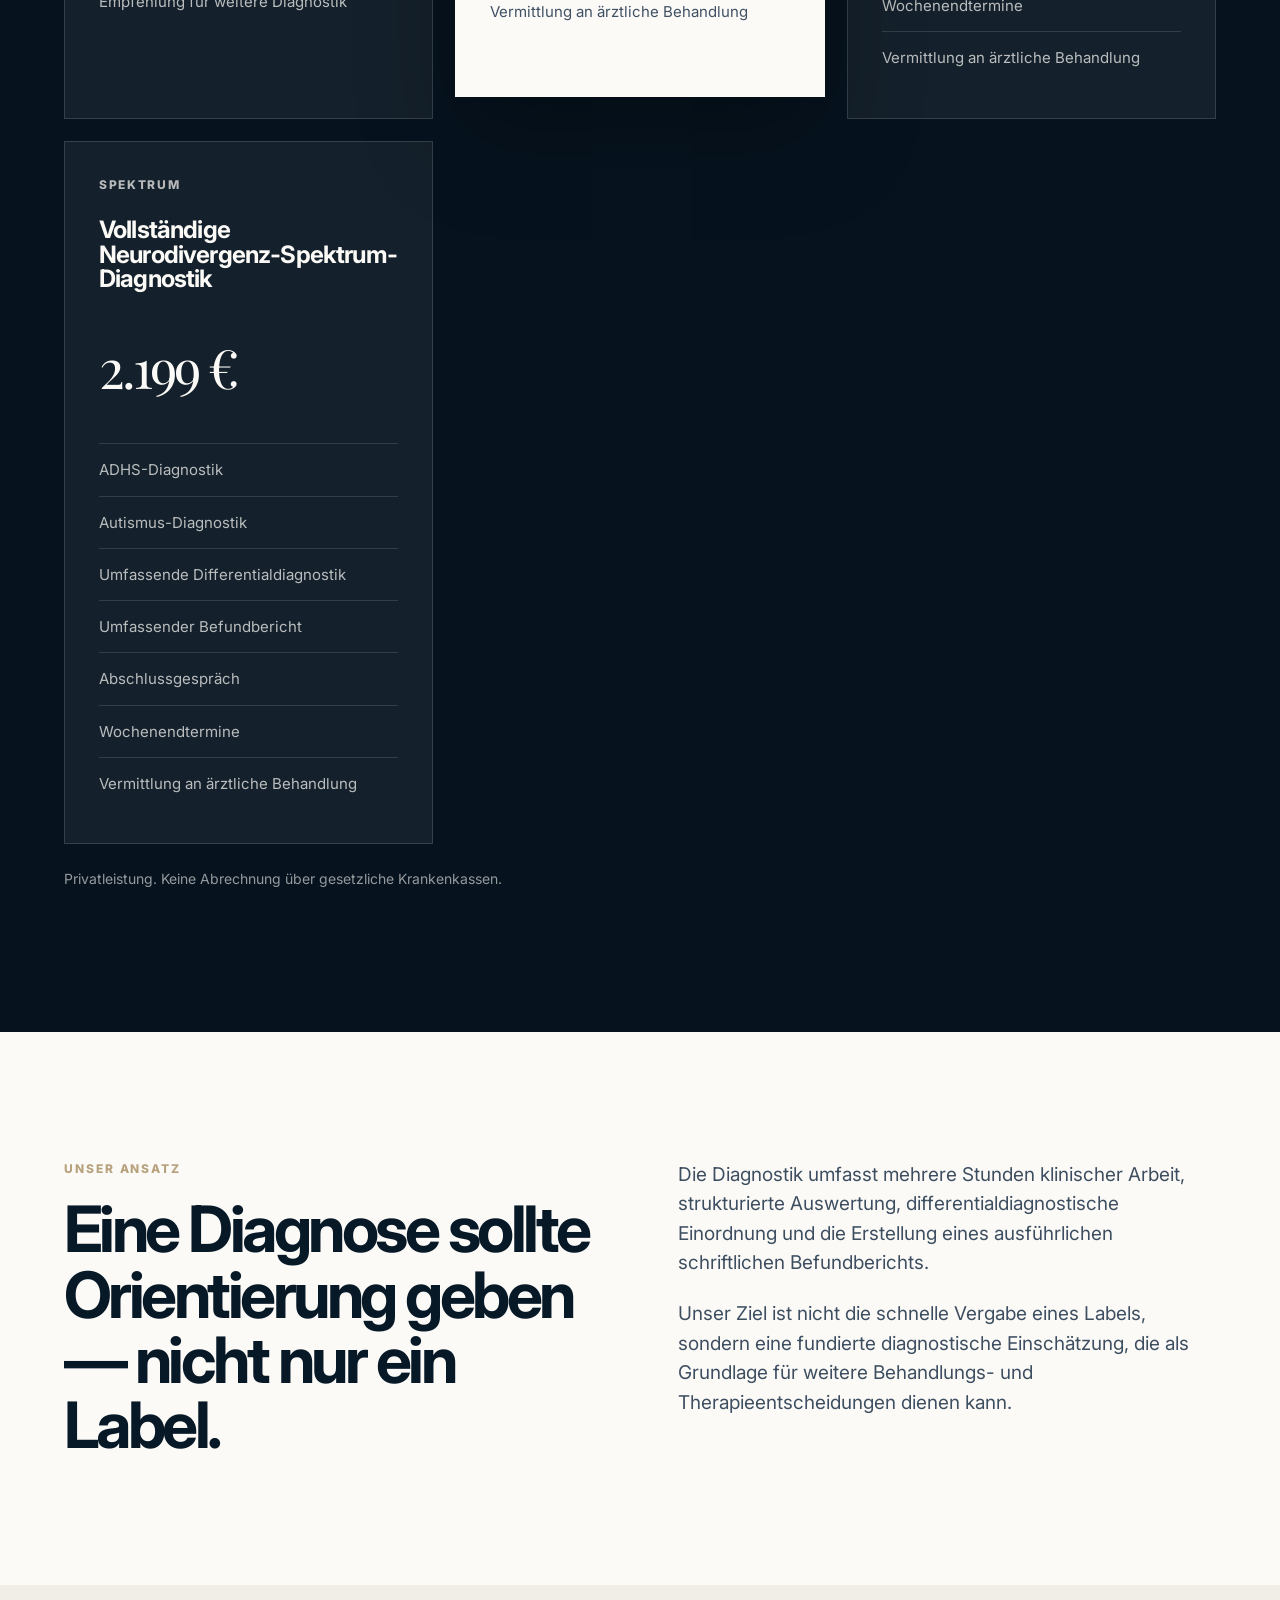
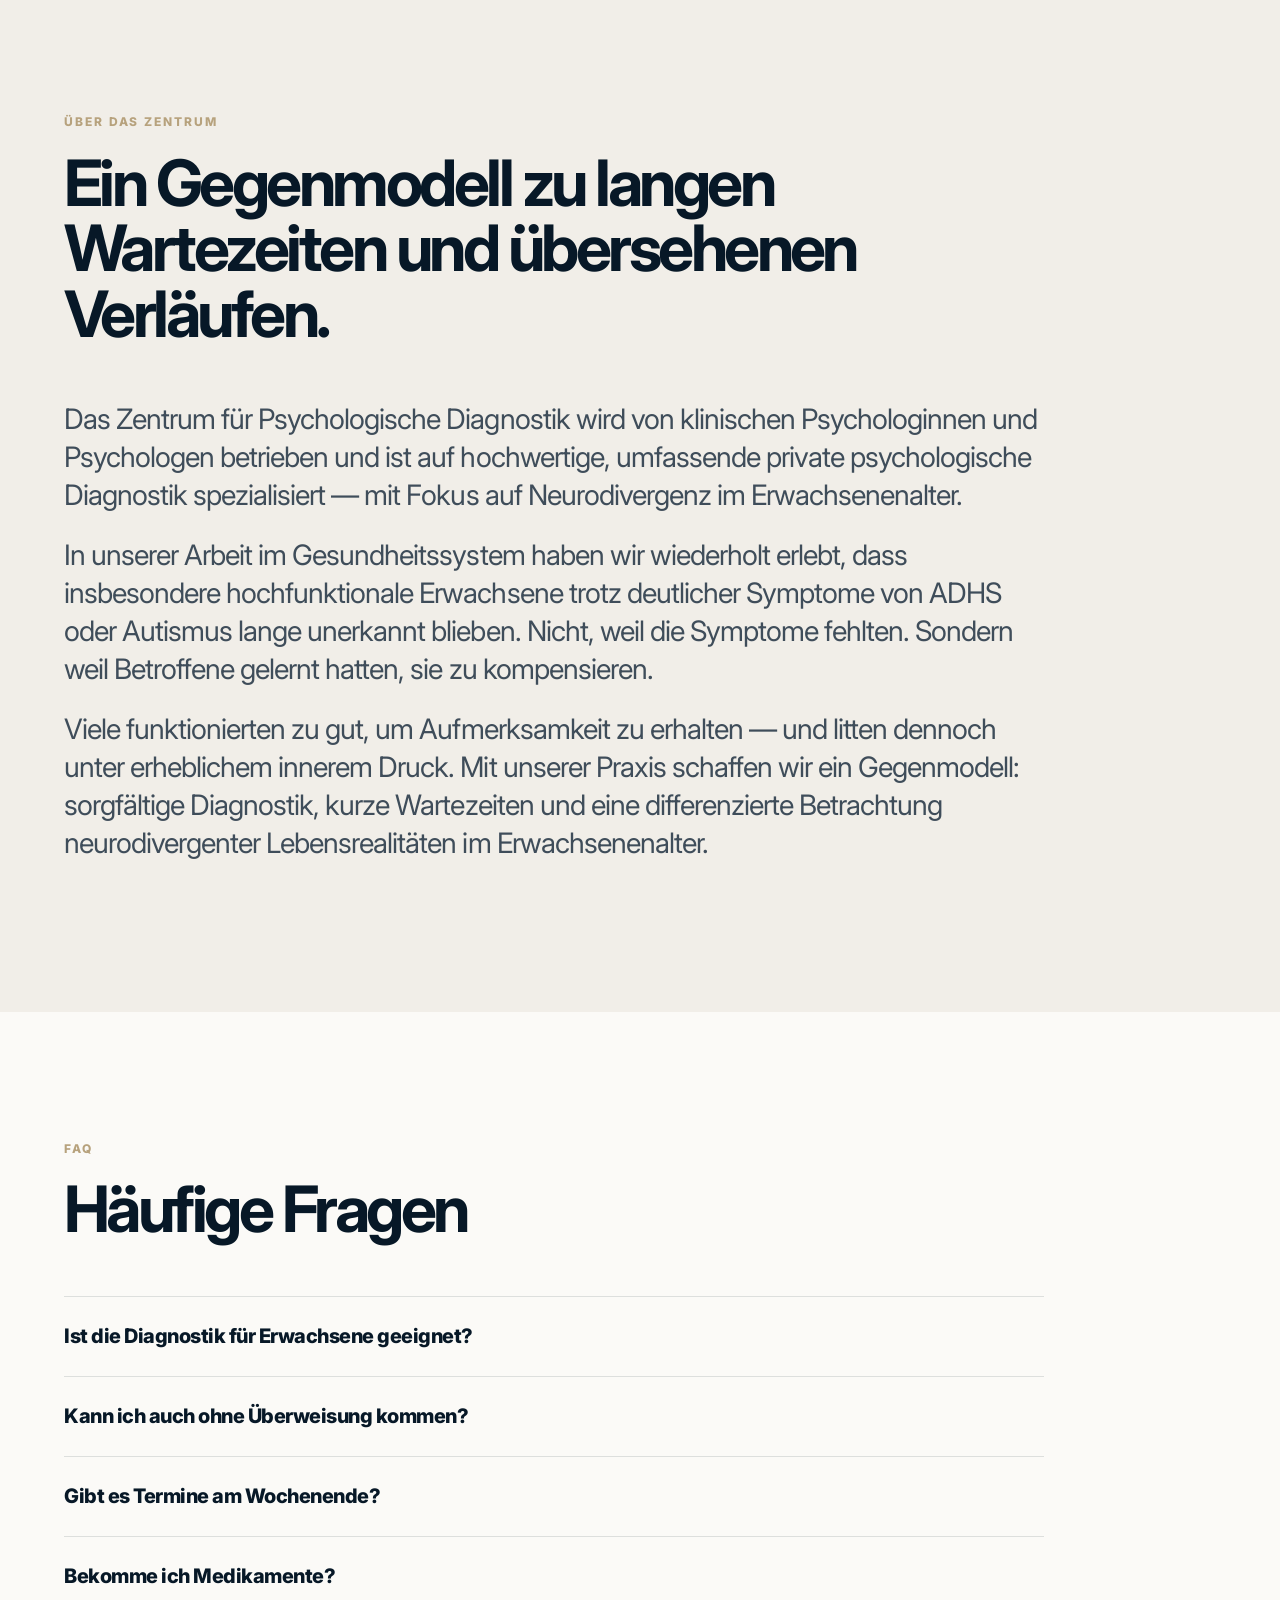
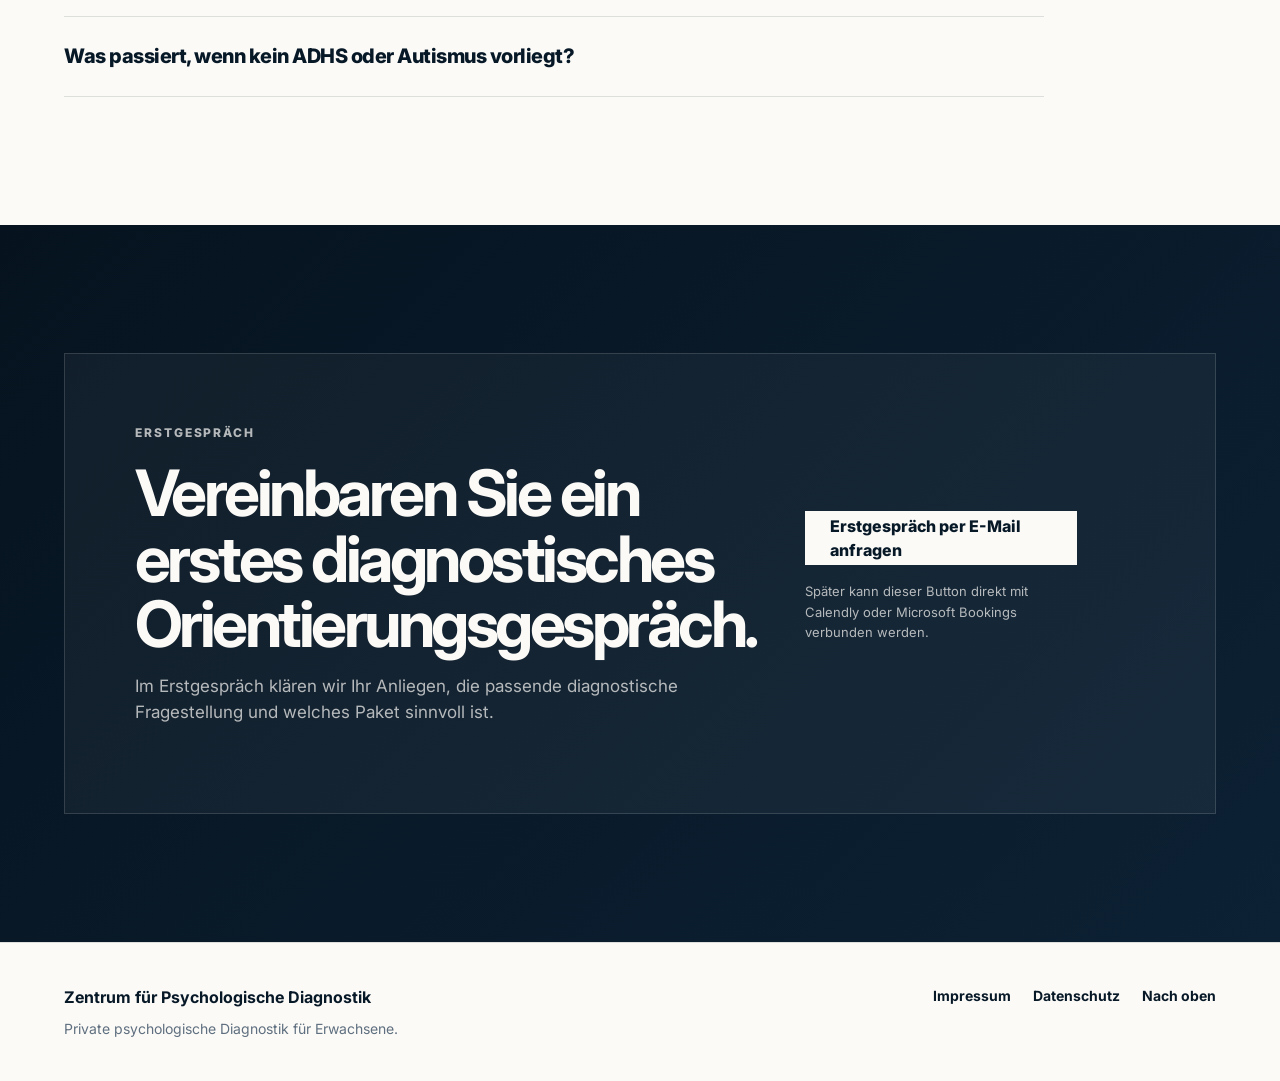
==== commit e762785a: "Update index.html" ====
--- a/index.html
+++ b/index.html
@@ -132,48 +132,65 @@
           </div>
           <p>Für unterschiedliche Fragestellungen — vom orientierenden Screening bis zur vollständigen Spektrum-Diagnostik.</p>
         </div>
-        <div class="pricing-grid">
-          <article class="price-card">
-            <p class="package-label">Screening</p>
-            <h3>360° Screening Neurodivergenz & Psychopathologie</h3>
-            <p class="price">499 €</p>
-            <ul>
-              <li>Erstgespräch</li>
-              <li>Screening auf ADHS</li>
-              <li>Screening auf Autismus</li>
-              <li>Screening relevanter psychischer Belastungen</li>
-              <li>Empfehlung für weitere Diagnostik</li>
-            </ul>
-          </article>
-          <article class="price-card featured">
-            <p class="package-label">Fokus ADHS</p>
-            <h3>Premium ADHS Diagnostik</h3>
-            <p class="price">1.200 €</p>
-            <ul>
-              <li>Ausführliche klinische Anamnese</li>
-              <li>Standardisierte ADHS-Diagnostik</li>
-              <li>Differentialdiagnostik</li>
-              <li>Ausführlicher Befundbericht</li>
-              <li>Abschlussgespräch</li>
-              <li>Wochenendtermine</li>
-              <li>Vermittlung an ärztliche Behandlung</li>
-            </ul>
-          </article>
-          <article class="price-card">
-            <p class="package-label">Spektrum</p>
-            <h3>Vollständige Neurodivergenz-Spektrum-Diagnostik</h3>
-            <p class="price">1.700 €</p>
-            <ul>
-              <li>ADHS-Diagnostik</li>
-              <li>Autismus-Diagnostik</li>
-              <li>Umfassende Differentialdiagnostik</li>
-              <li>Umfassender Befundbericht</li>
-              <li>Abschlussgespräch</li>
-              <li>Wochenendtermine</li>
-              <li>Vermittlung an ärztliche Behandlung</li>
-            </ul>
-          </article>
-        </div>
+      <div class="pricing-grid">
+  <article class="price-card">
+    <p class="package-label">Screening</p>
+    <h3>360° Screening Neurodivergenz & Psychopathologie</h3>
+    <p class="price">499 €</p>
+    <ul>
+      <li>Erstgespräch</li>
+      <li>Screening auf ADHS</li>
+      <li>Screening auf Autismus</li>
+      <li>Screening relevanter psychischer Belastungen</li>
+      <li>Empfehlung für weitere Diagnostik</li>
+    </ul>
+  </article>
+
+  <article class="price-card featured">
+    <p class="package-label">Fokus ADHS</p>
+    <h3>Premium ADHS Diagnostik</h3>
+    <p class="price">1.199 €</p>
+    <ul>
+      <li>Ausführliche klinische Anamnese</li>
+      <li>Standardisierte ADHS-Diagnostik</li>
+      <li>Differentialdiagnostik</li>
+      <li>Ausführlicher Befundbericht</li>
+      <li>Abschlussgespräch</li>
+      <li>Wochenendtermine</li>
+      <li>Vermittlung an ärztliche Behandlung</li>
+    </ul>
+  </article>
+
+  <article class="price-card">
+    <p class="package-label">Fokus Autismus</p>
+    <h3>Premium Autismus Diagnostik</h3>
+    <p class="price">1.499 €</p>
+    <ul>
+      <li>Ausführliche klinische Anamnese</li>
+      <li>Standardisierte Autismus-Diagnostik</li>
+      <li>Differentialdiagnostik</li>
+      <li>Ausführlicher Befundbericht</li>
+      <li>Abschlussgespräch</li>
+      <li>Wochenendtermine</li>
+      <li>Vermittlung an ärztliche Behandlung</li>
+    </ul>
+  </article>
+
+  <article class="price-card">
+    <p class="package-label">Spektrum</p>
+    <h3>Vollständige Neurodivergenz-Spektrum-Diagnostik</h3>
+    <p class="price">2.199 €</p>
+    <ul>
+      <li>ADHS-Diagnostik</li>
+      <li>Autismus-Diagnostik</li>
+      <li>Umfassende Differentialdiagnostik</li>
+      <li>Umfassender Befundbericht</li>
+      <li>Abschlussgespräch</li>
+      <li>Wochenendtermine</li>
+      <li>Vermittlung an ärztliche Behandlung</li>
+    </ul>
+  </article>
+</div>
         <p class="pricing-note">Privatleistung. Keine Abrechnung über gesetzliche Krankenkassen.</p>
       </section>
 
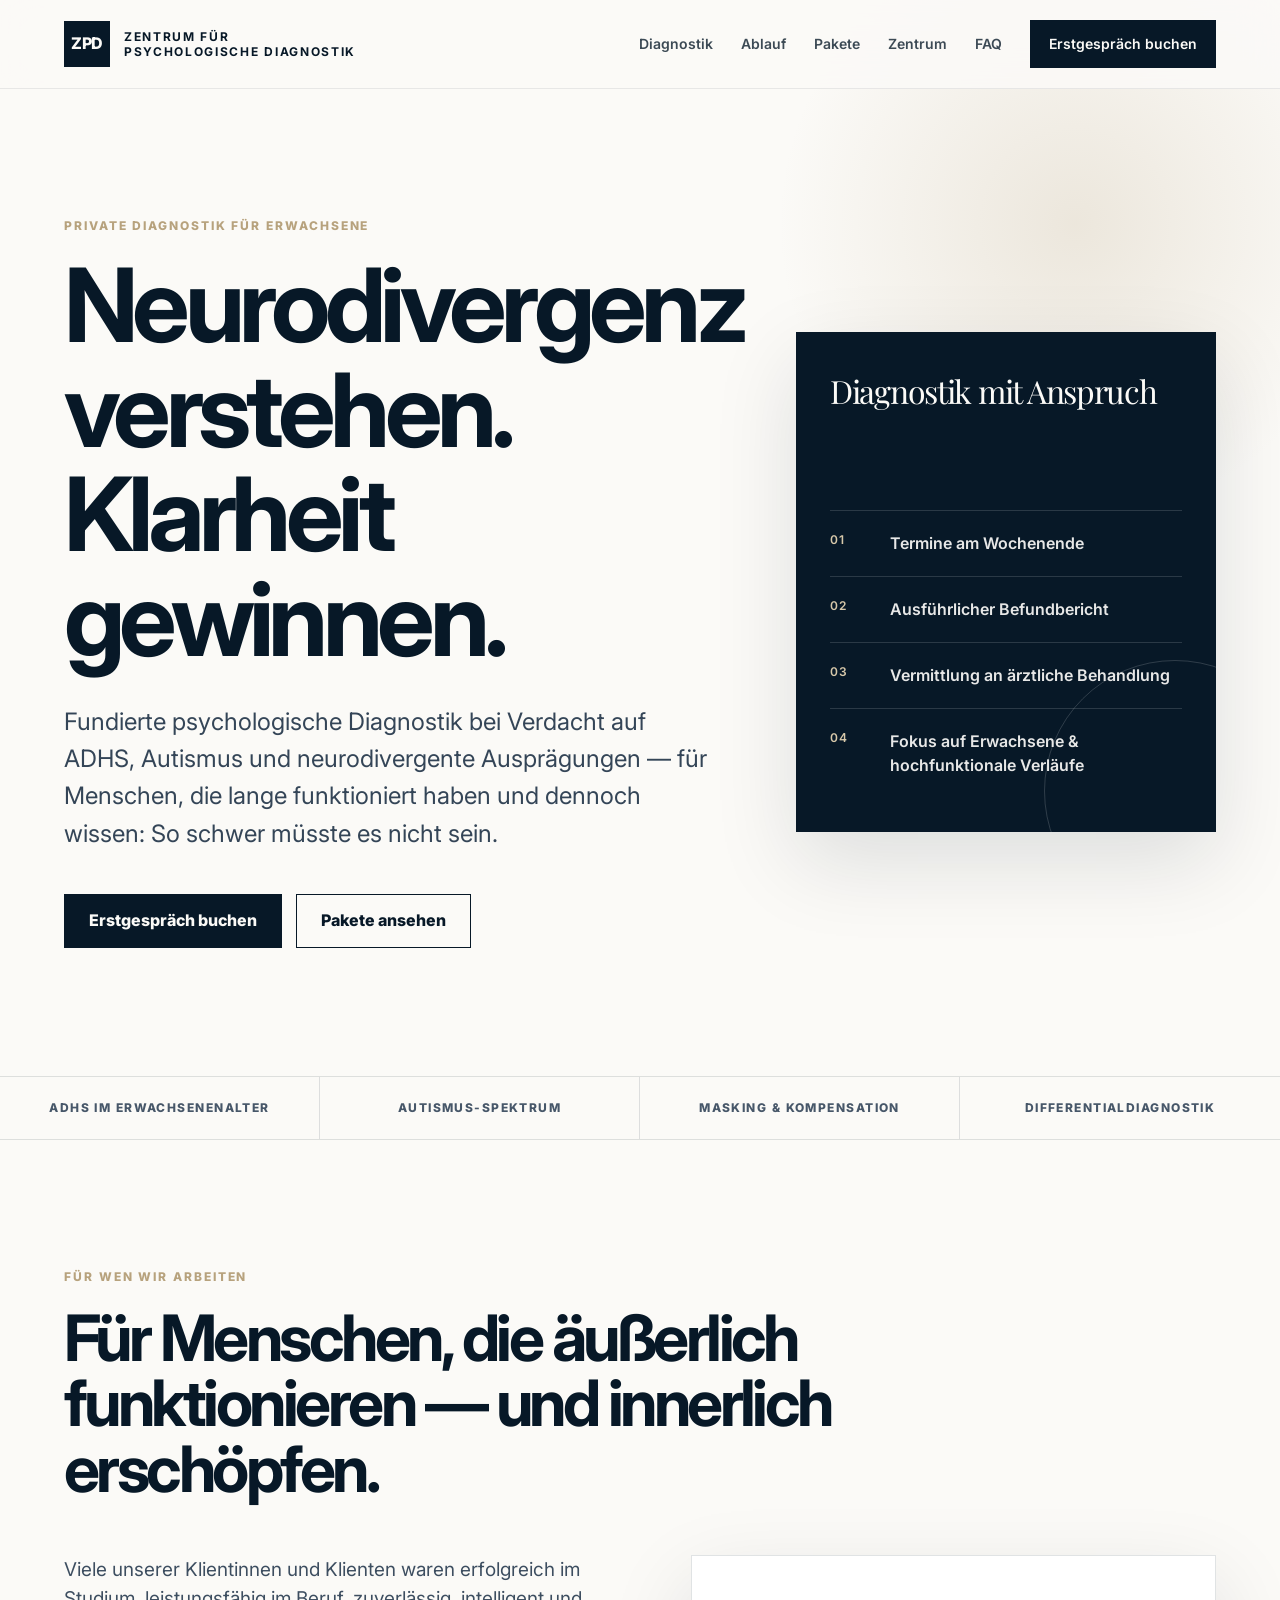
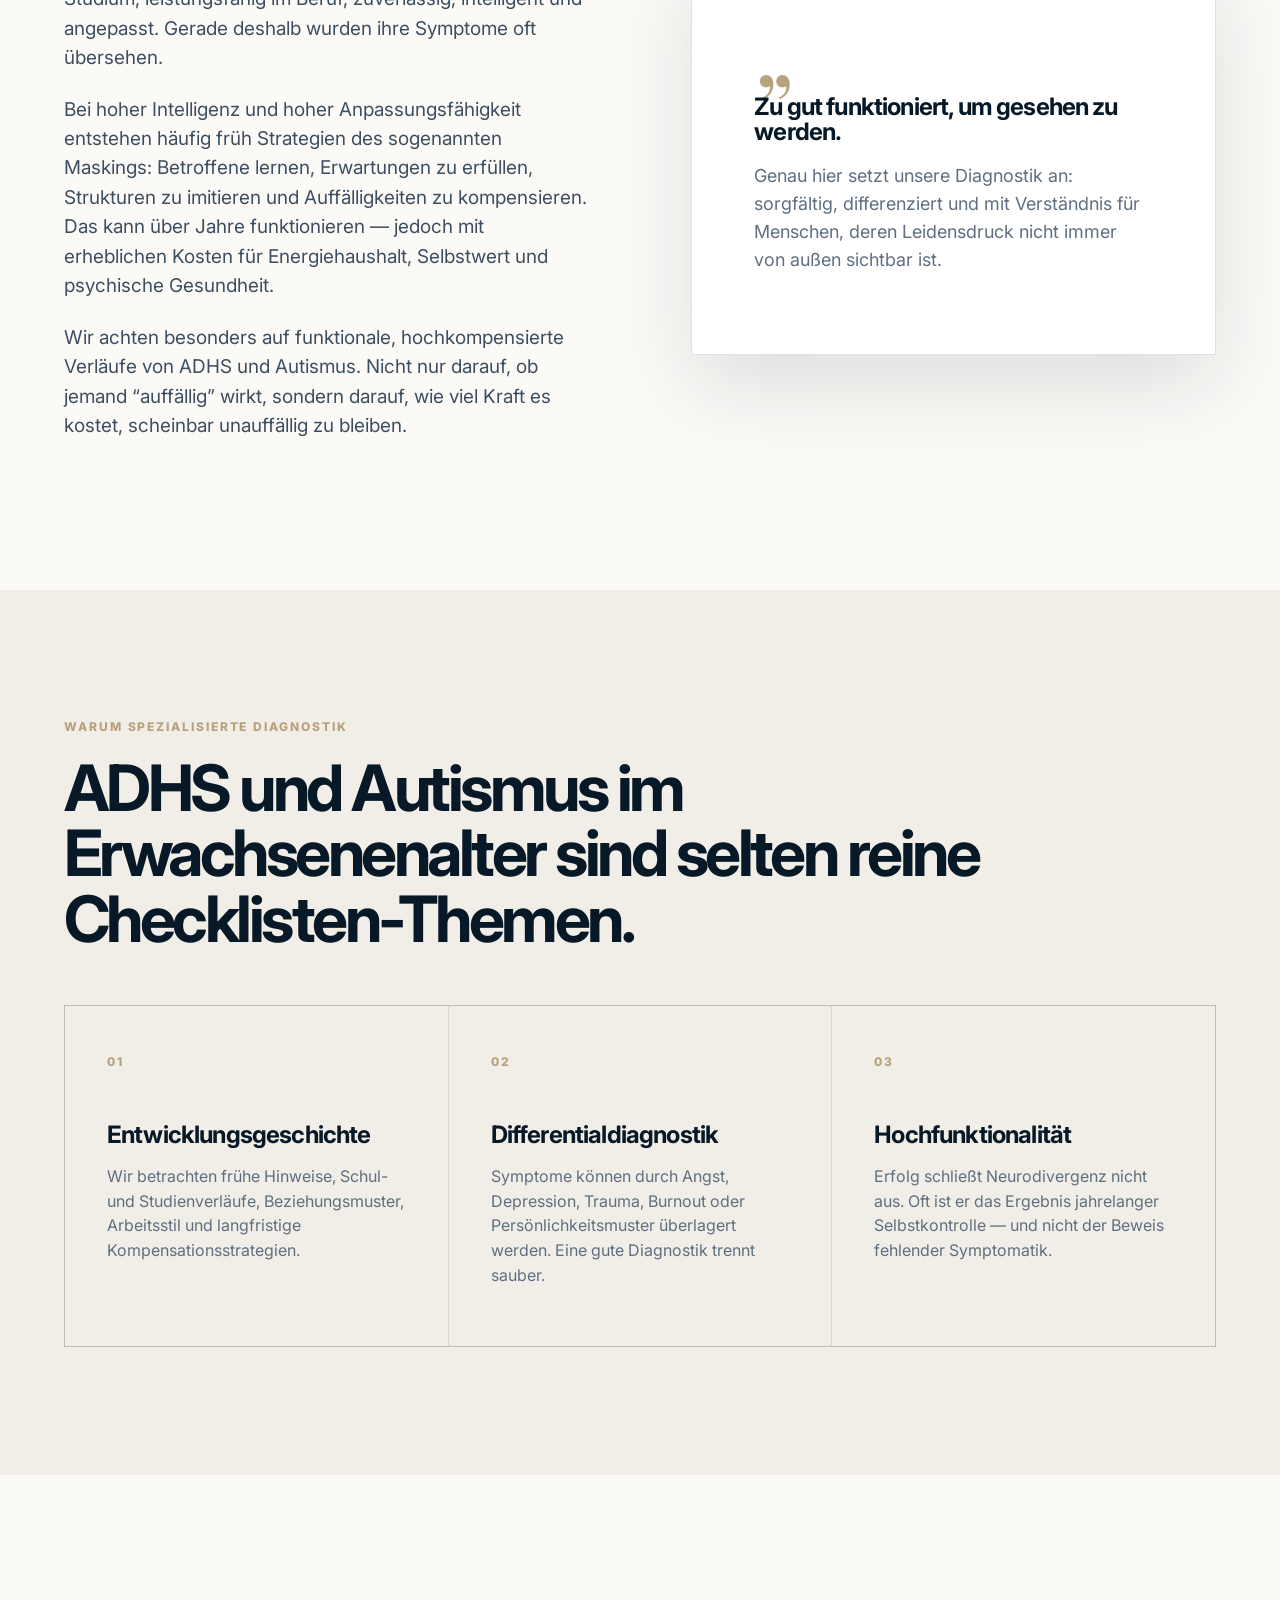
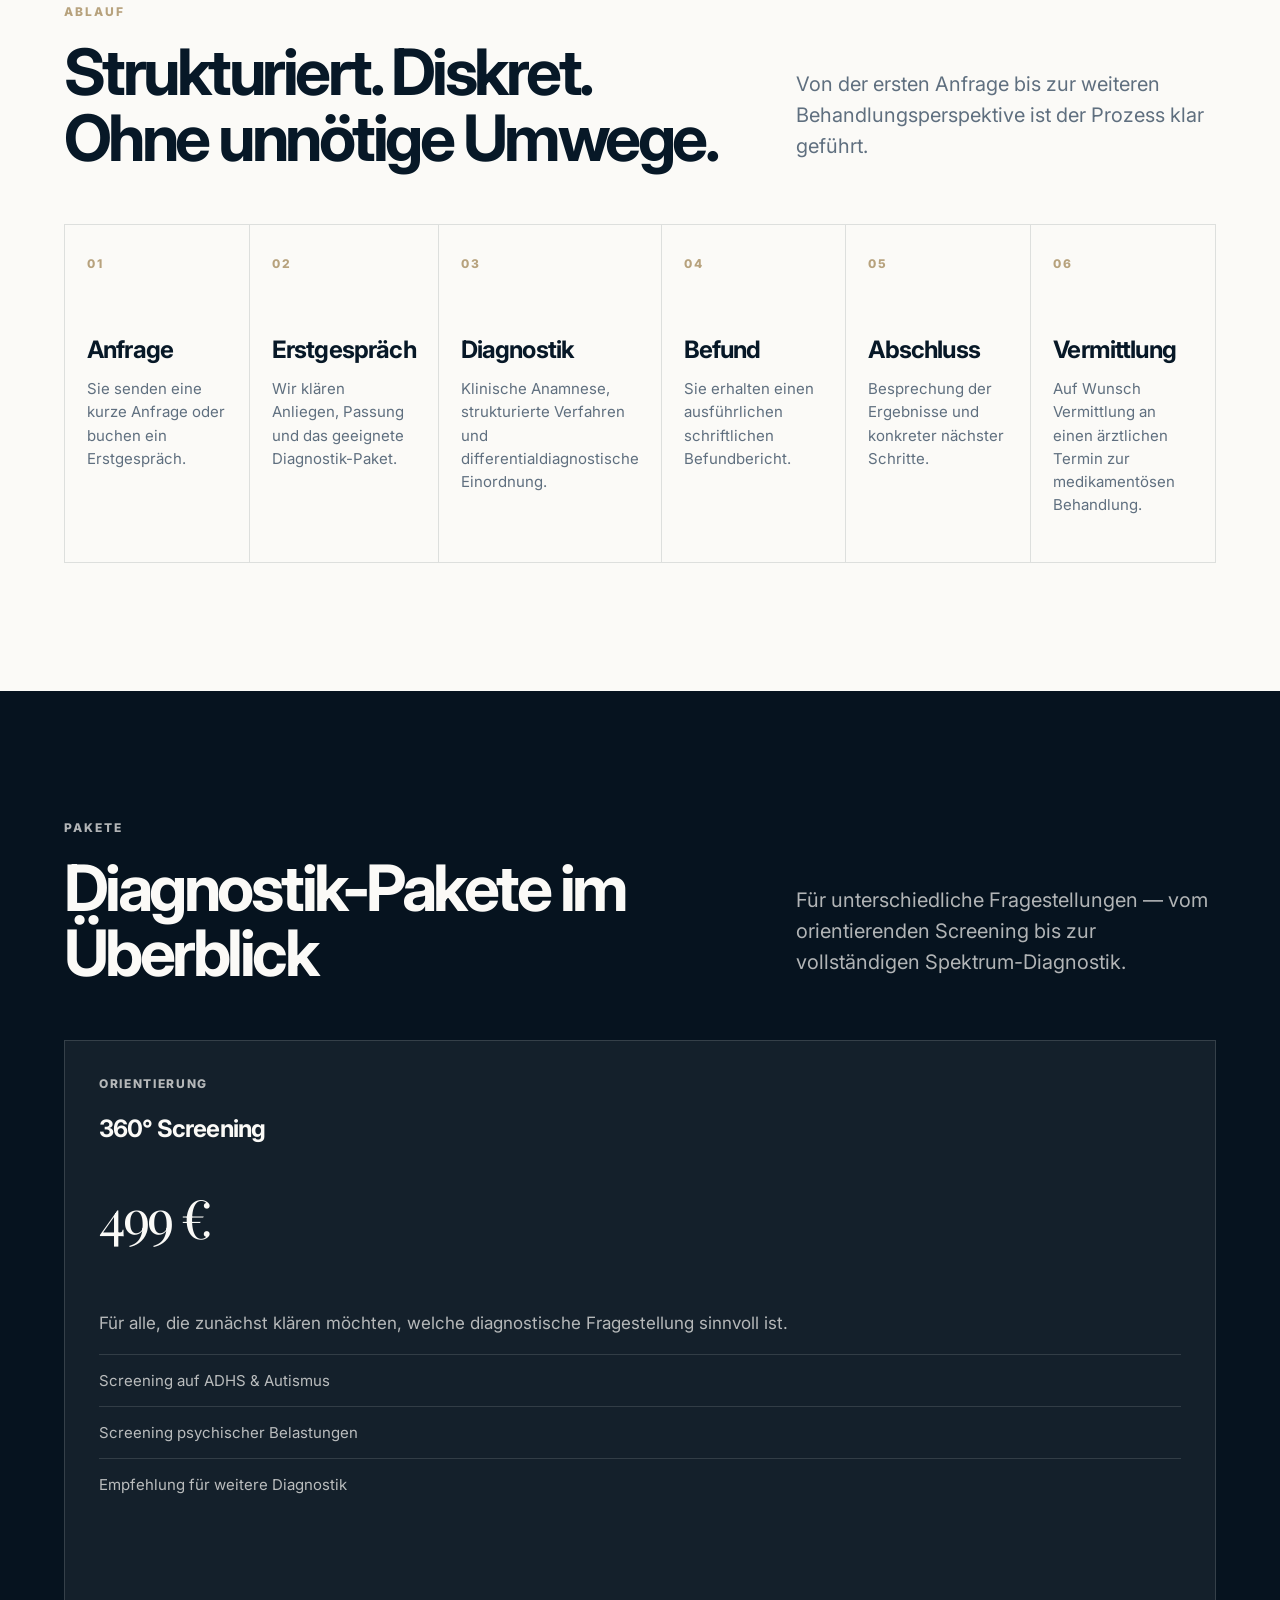
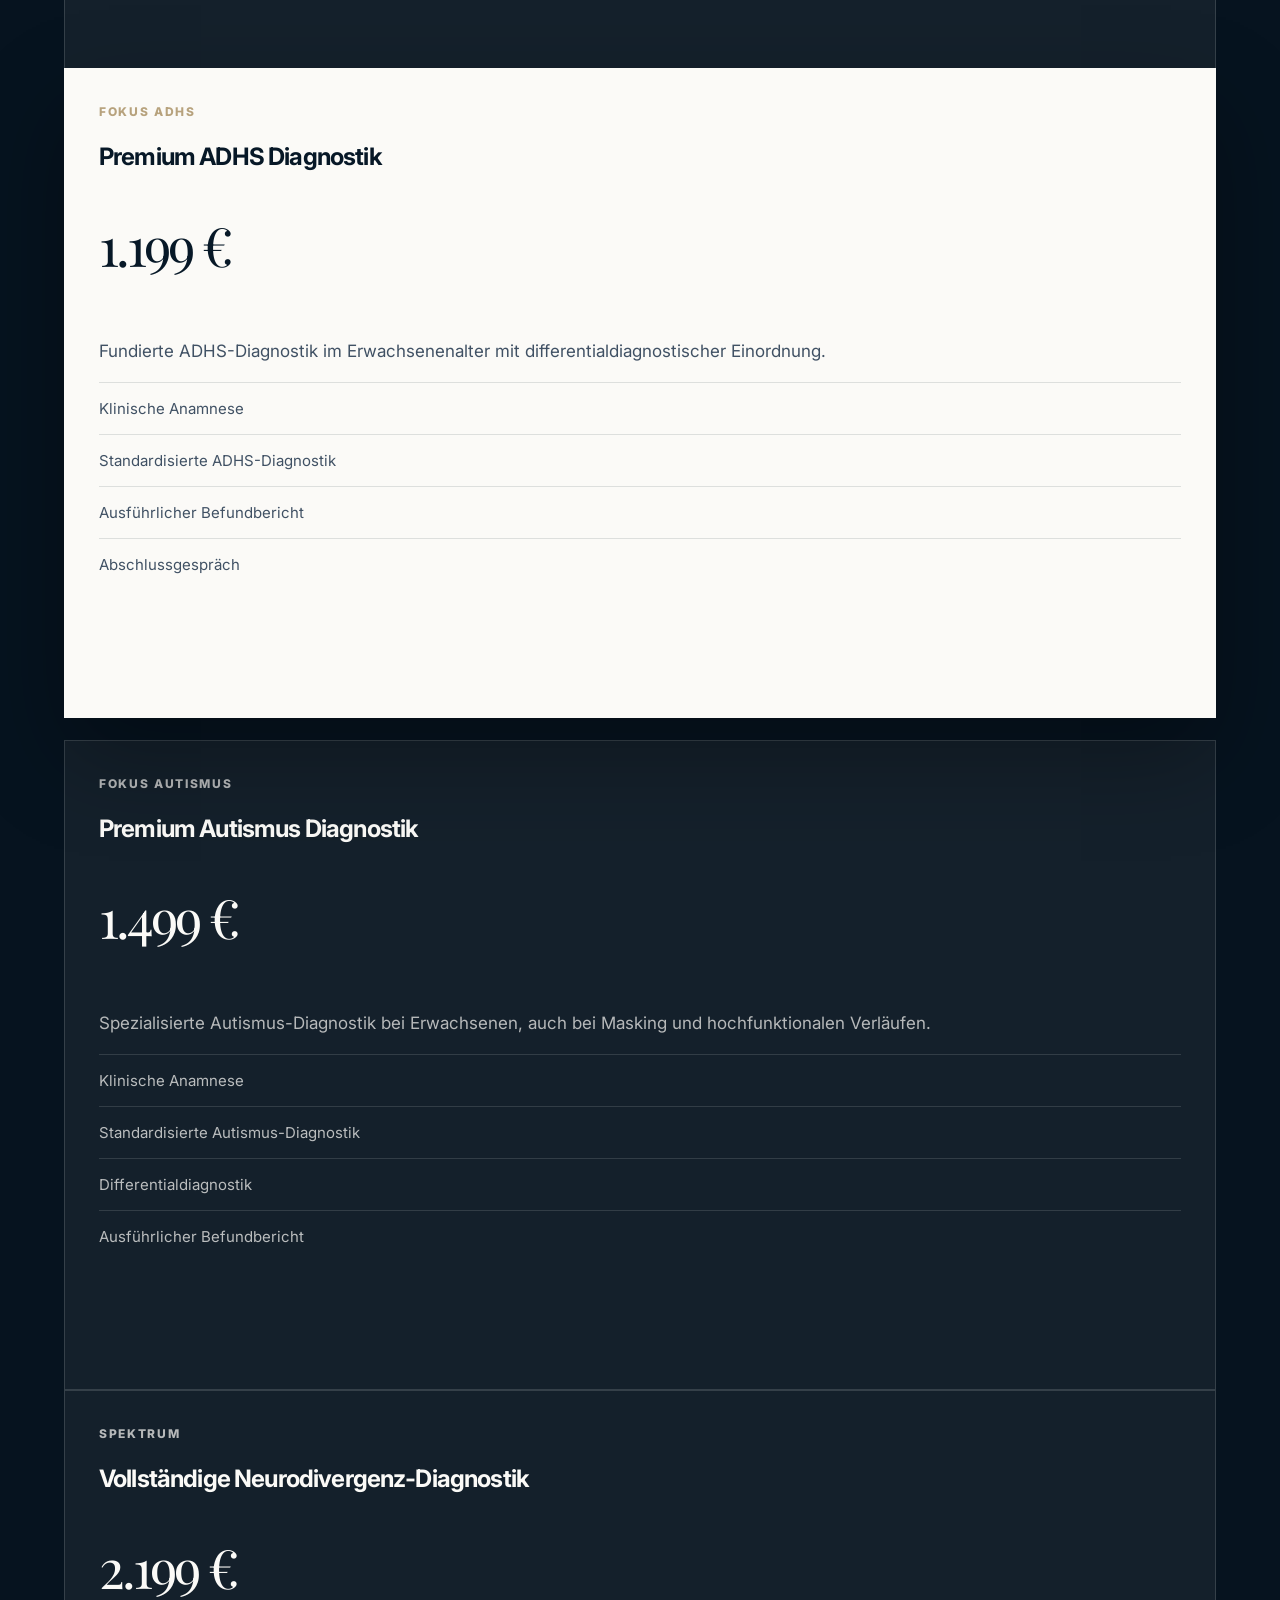
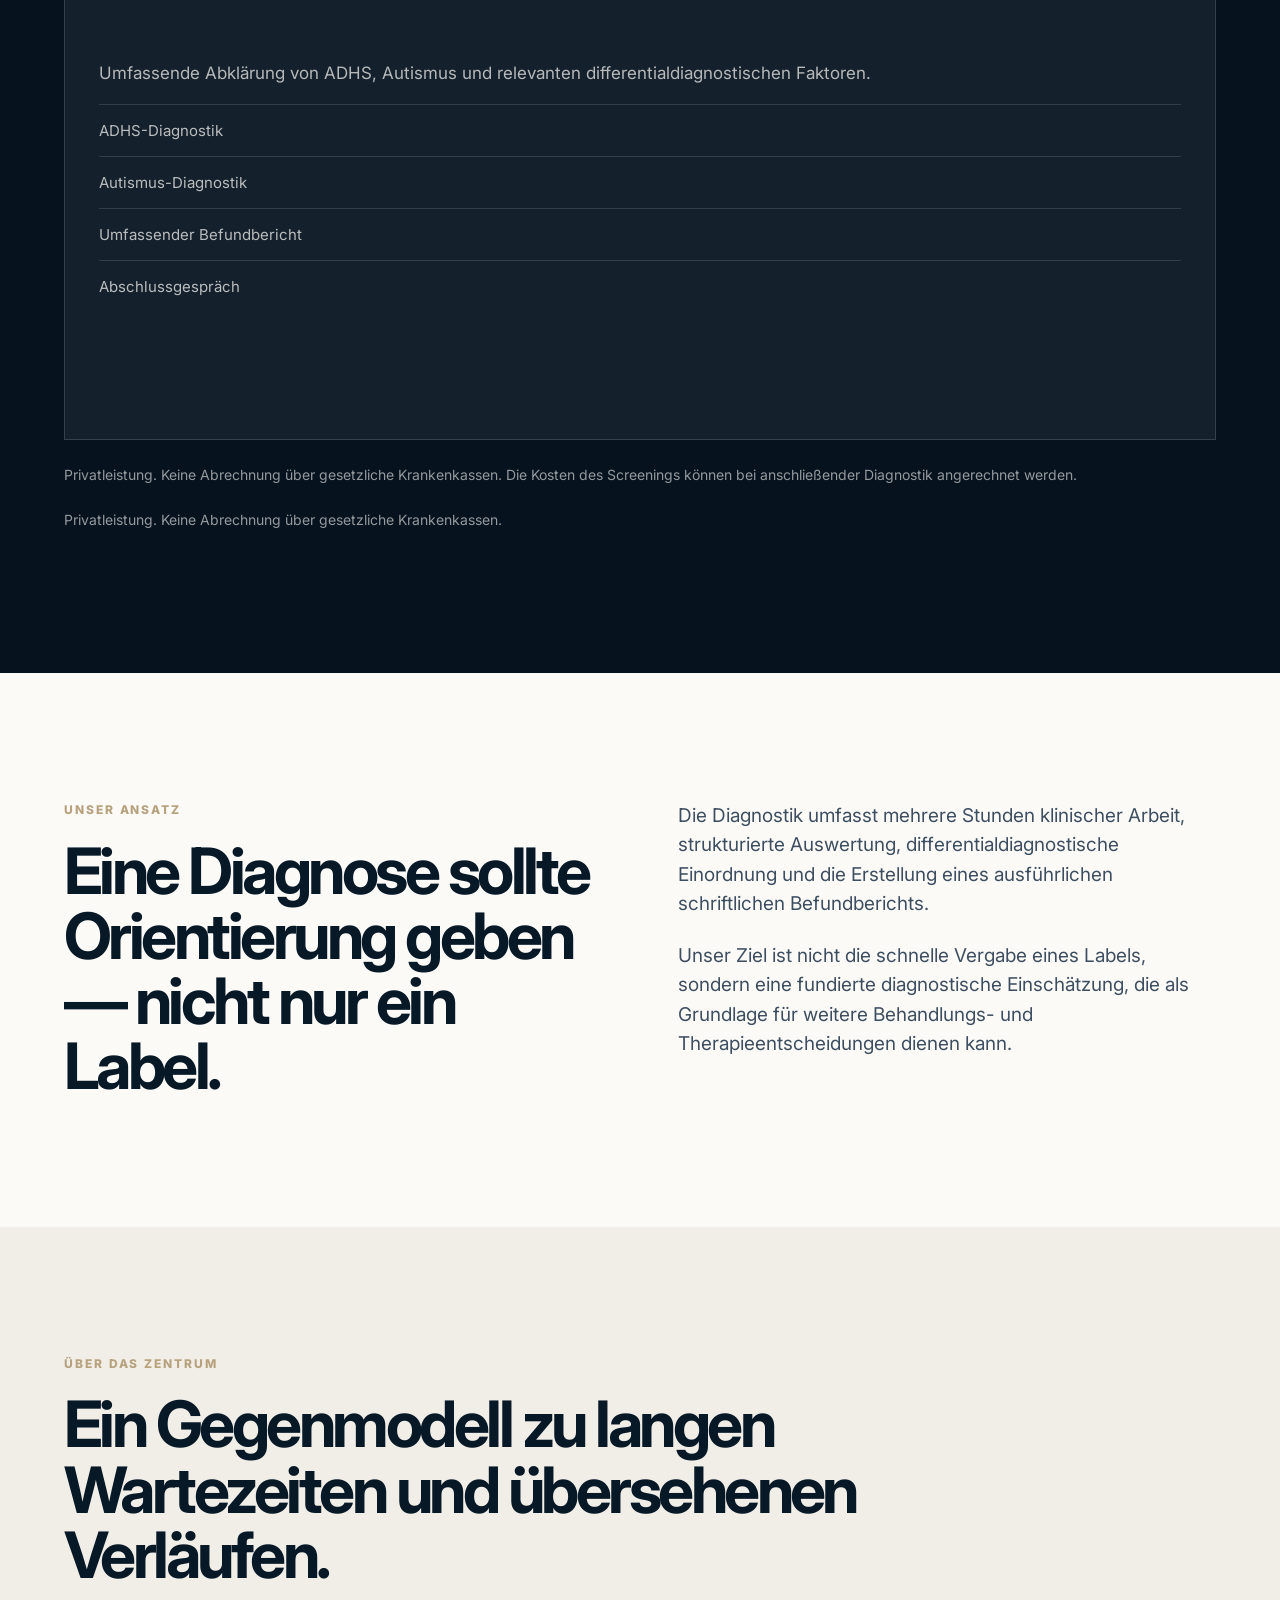
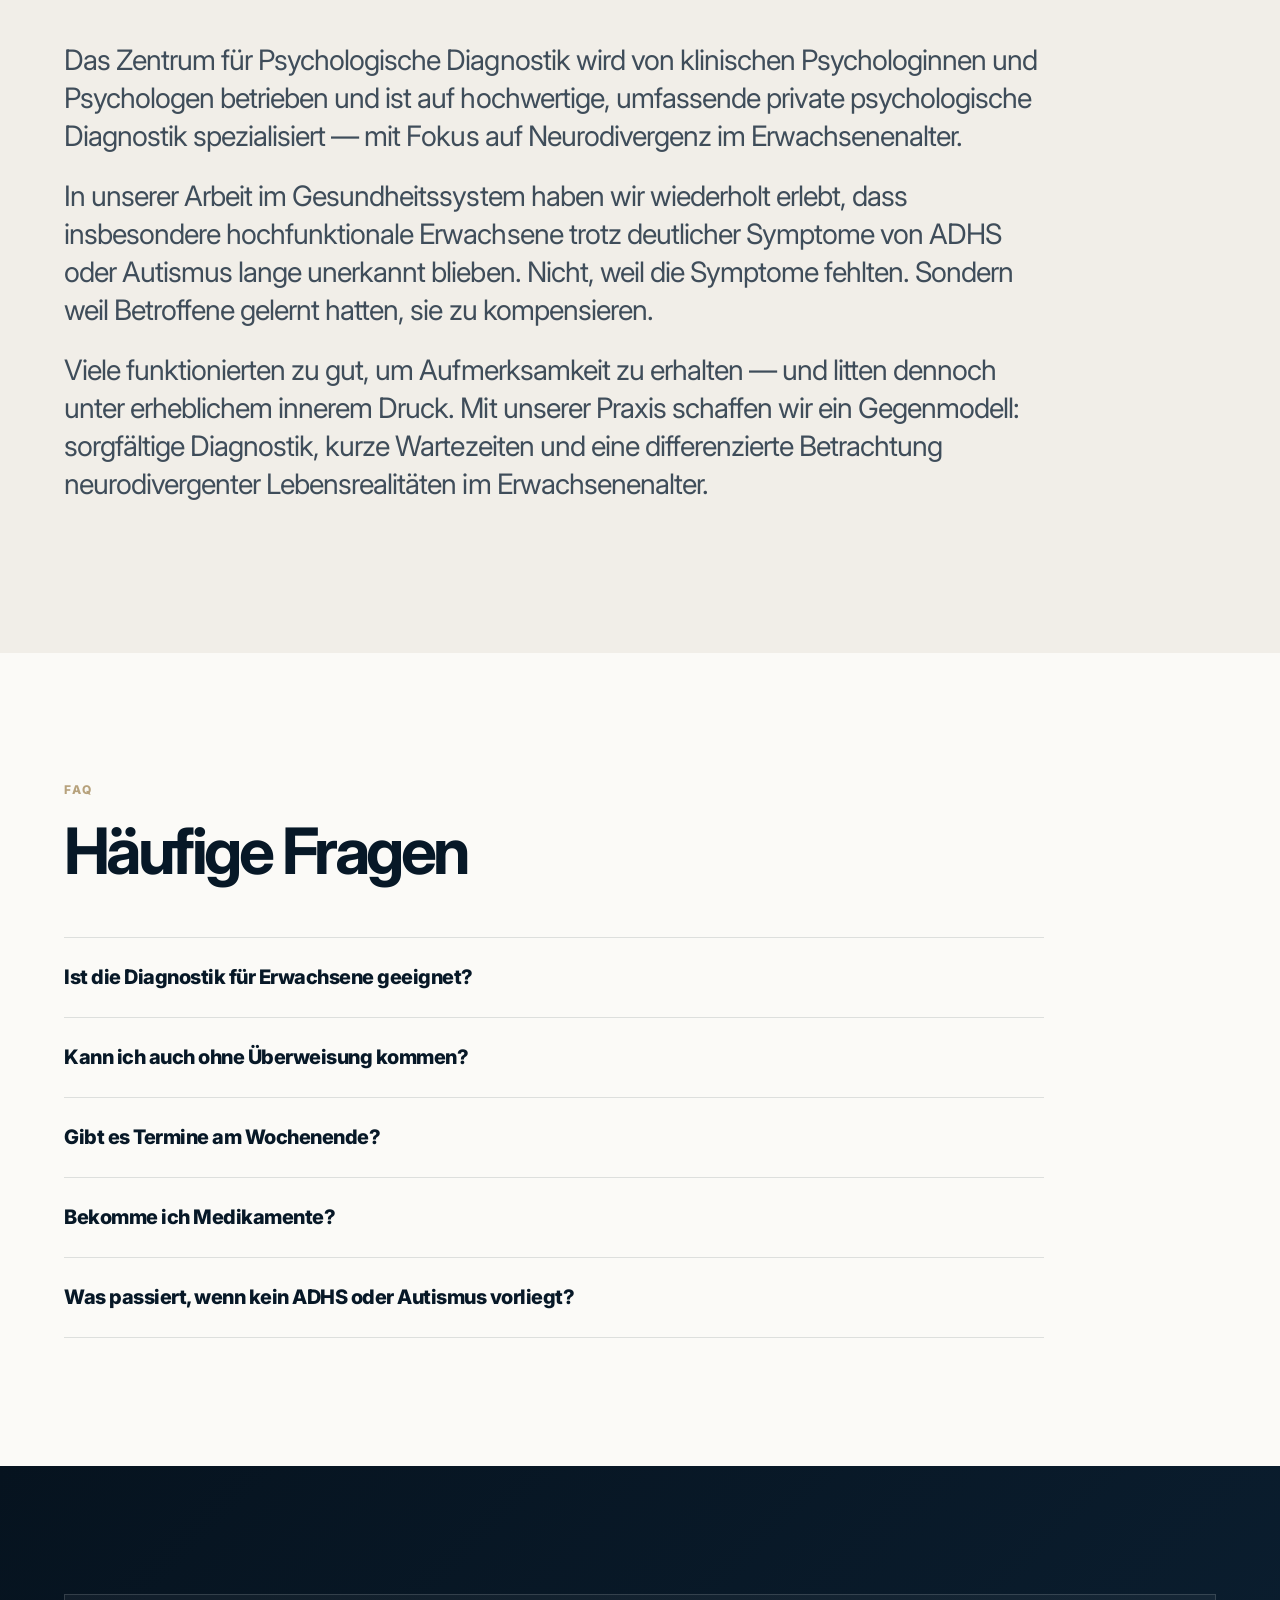
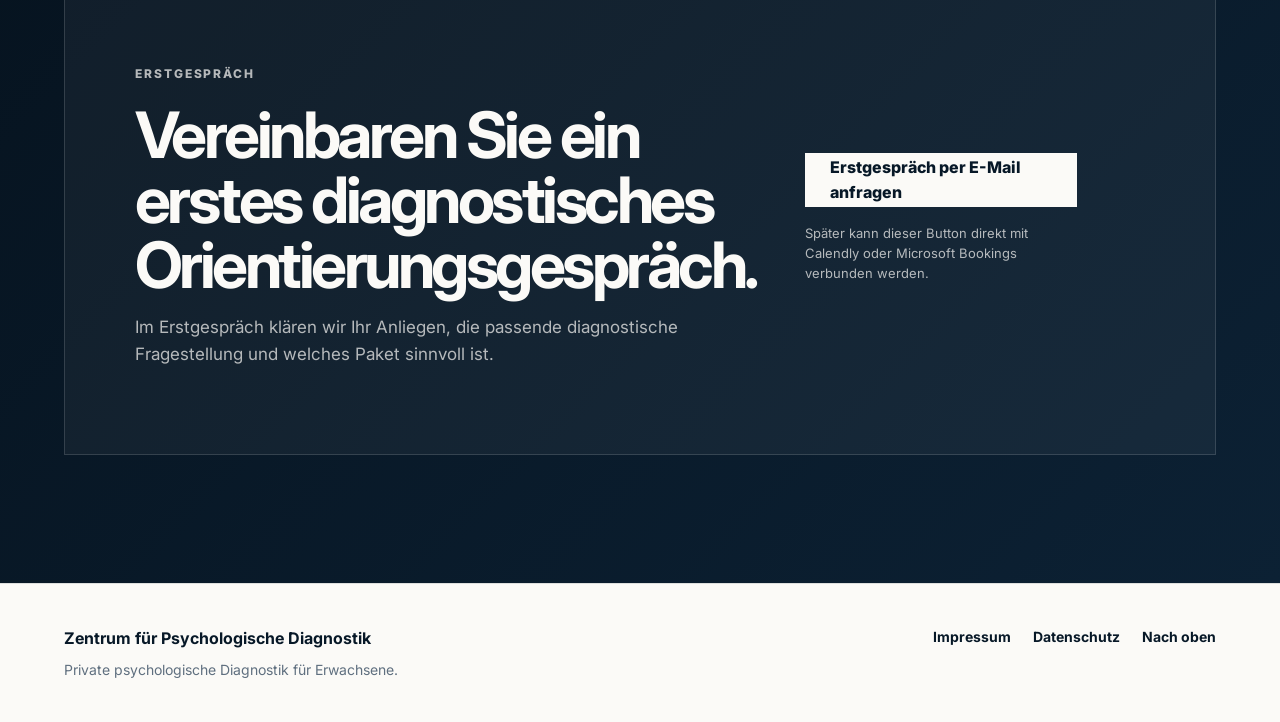
==== commit a9f2135e: "Update index.html" ====
--- a/index.html
+++ b/index.html
@@ -132,16 +132,16 @@
           </div>
           <p>Für unterschiedliche Fragestellungen — vom orientierenden Screening bis zur vollständigen Spektrum-Diagnostik.</p>
         </div>
-      <div class="pricing-grid">
-  <article class="price-card">
-    <p class="package-label">Screening</p>
-    <h3>360° Screening Neurodivergenz & Psychopathologie</h3>
+
+        <div class="pricing-suite">
+  <article class="price-card entry">
+    <p class="package-label">Orientierung</p>
+    <h3>360° Screening</h3>
     <p class="price">499 €</p>
-    <ul>
-      <li>Erstgespräch</li>
-      <li>Screening auf ADHS</li>
-      <li>Screening auf Autismus</li>
-      <li>Screening relevanter psychischer Belastungen</li>
+    <p class="package-copy">Für alle, die zunächst klären möchten, welche diagnostische Fragestellung sinnvoll ist.</p>
+    <ul>
+      <li>Screening auf ADHS & Autismus</li>
+      <li>Screening psychischer Belastungen</li>
       <li>Empfehlung für weitere Diagnostik</li>
     </ul>
   </article>
@@ -150,14 +150,12 @@
     <p class="package-label">Fokus ADHS</p>
     <h3>Premium ADHS Diagnostik</h3>
     <p class="price">1.199 €</p>
-    <ul>
-      <li>Ausführliche klinische Anamnese</li>
+    <p class="package-copy">Fundierte ADHS-Diagnostik im Erwachsenenalter mit differentialdiagnostischer Einordnung.</p>
+    <ul>
+      <li>Klinische Anamnese</li>
       <li>Standardisierte ADHS-Diagnostik</li>
-      <li>Differentialdiagnostik</li>
       <li>Ausführlicher Befundbericht</li>
       <li>Abschlussgespräch</li>
-      <li>Wochenendtermine</li>
-      <li>Vermittlung an ärztliche Behandlung</li>
     </ul>
   </article>
 
@@ -165,32 +163,30 @@
     <p class="package-label">Fokus Autismus</p>
     <h3>Premium Autismus Diagnostik</h3>
     <p class="price">1.499 €</p>
-    <ul>
-      <li>Ausführliche klinische Anamnese</li>
+    <p class="package-copy">Spezialisierte Autismus-Diagnostik bei Erwachsenen, auch bei Masking und hochfunktionalen Verläufen.</p>
+    <ul>
+      <li>Klinische Anamnese</li>
       <li>Standardisierte Autismus-Diagnostik</li>
       <li>Differentialdiagnostik</li>
       <li>Ausführlicher Befundbericht</li>
-      <li>Abschlussgespräch</li>
-      <li>Wochenendtermine</li>
-      <li>Vermittlung an ärztliche Behandlung</li>
-    </ul>
-  </article>
-
-  <article class="price-card">
+    </ul>
+  </article>
+
+  <article class="price-card premium">
     <p class="package-label">Spektrum</p>
-    <h3>Vollständige Neurodivergenz-Spektrum-Diagnostik</h3>
+    <h3>Vollständige Neurodivergenz-Diagnostik</h3>
     <p class="price">2.199 €</p>
+    <p class="package-copy">Umfassende Abklärung von ADHS, Autismus und relevanten differentialdiagnostischen Faktoren.</p>
     <ul>
       <li>ADHS-Diagnostik</li>
       <li>Autismus-Diagnostik</li>
-      <li>Umfassende Differentialdiagnostik</li>
       <li>Umfassender Befundbericht</li>
       <li>Abschlussgespräch</li>
-      <li>Wochenendtermine</li>
-      <li>Vermittlung an ärztliche Behandlung</li>
     </ul>
   </article>
 </div>
+
+<p class="pricing-note">Privatleistung. Keine Abrechnung über gesetzliche Krankenkassen. Die Kosten des Screenings können bei anschließender Diagnostik angerechnet werden.</p>
         <p class="pricing-note">Privatleistung. Keine Abrechnung über gesetzliche Krankenkassen.</p>
       </section>
 
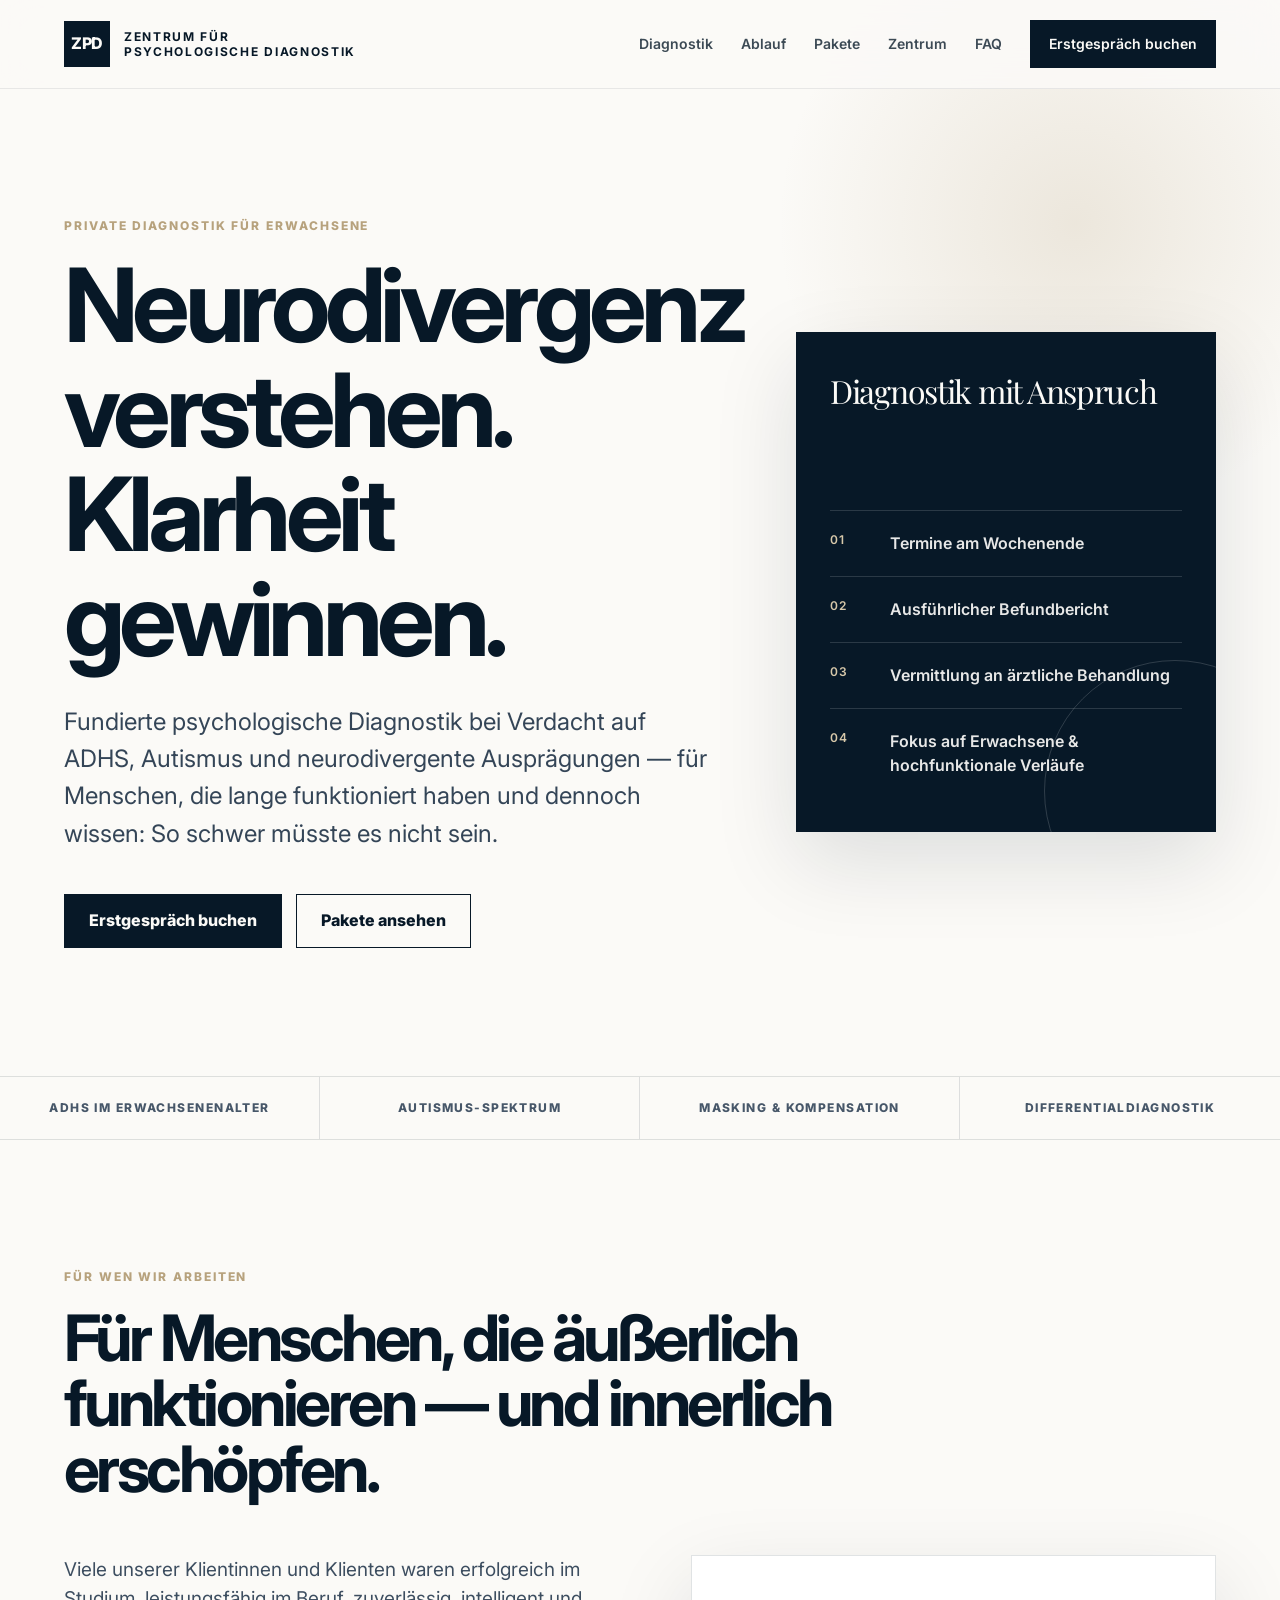
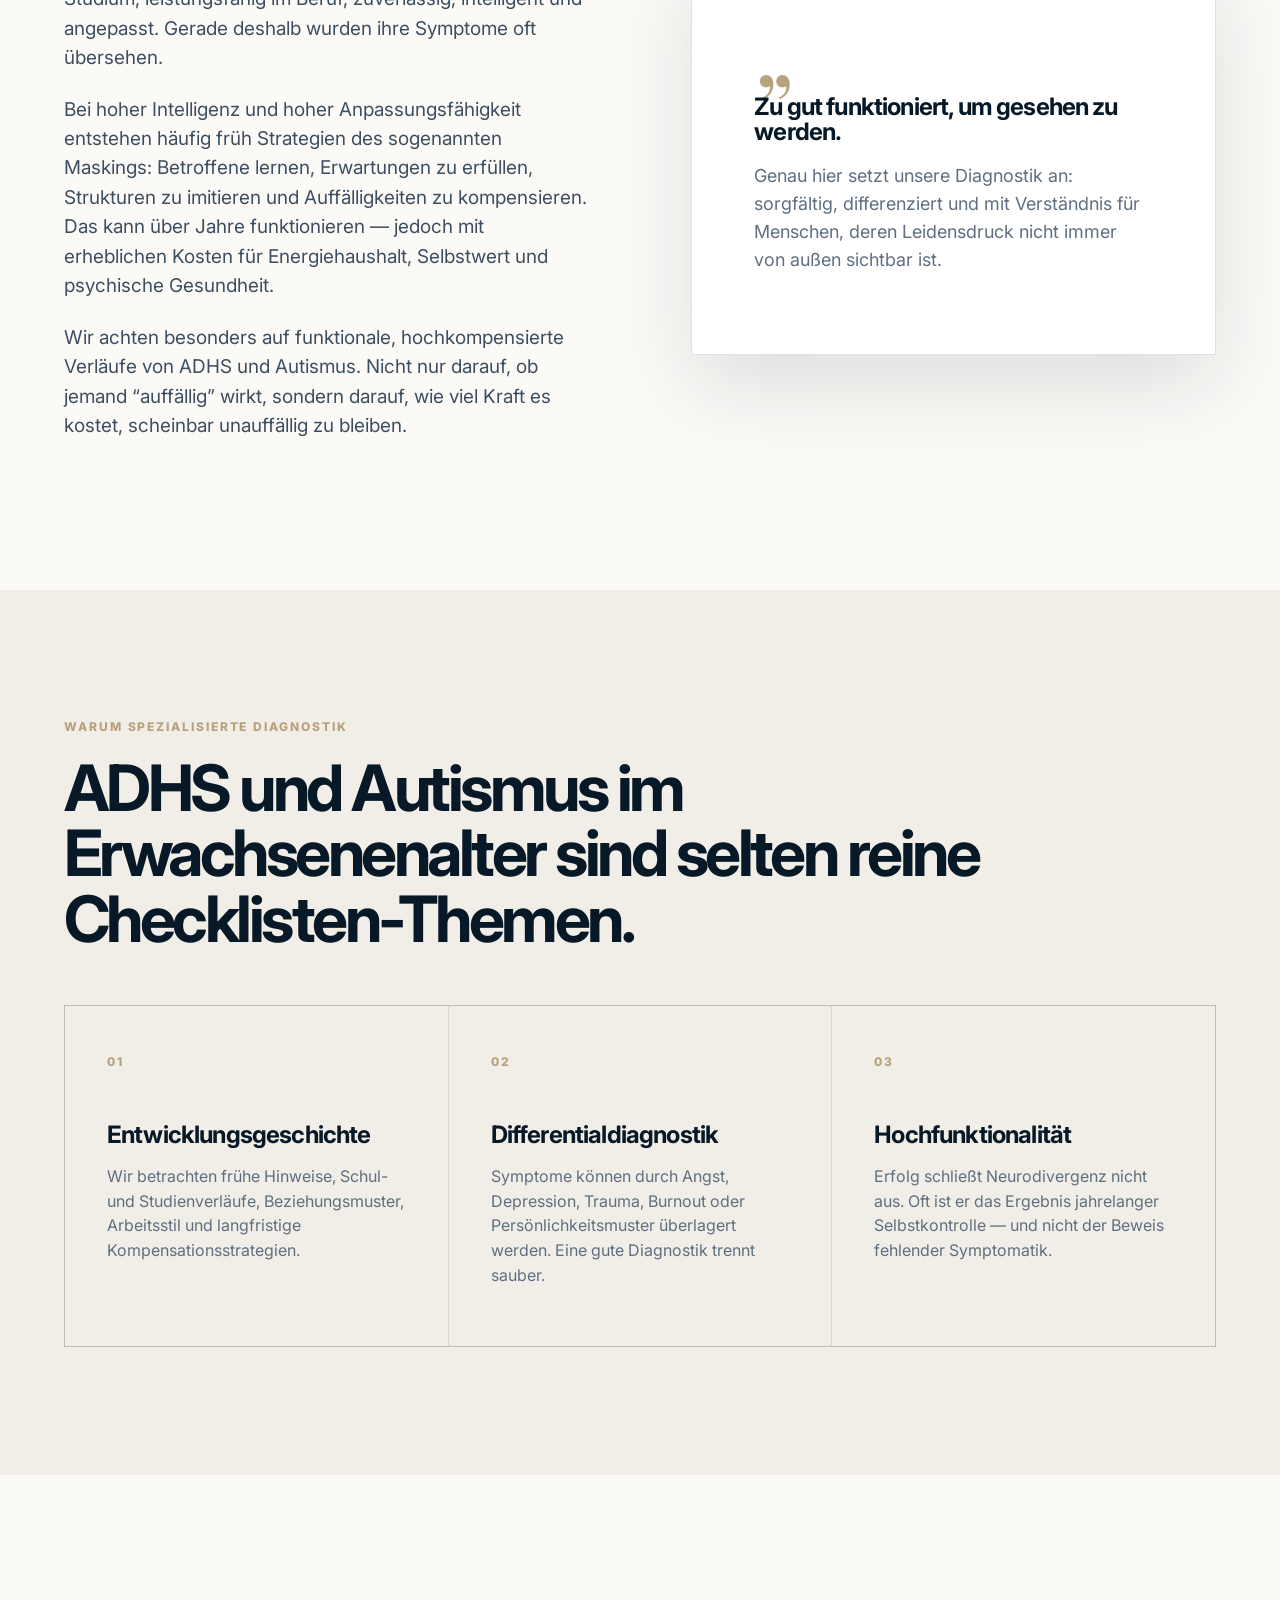
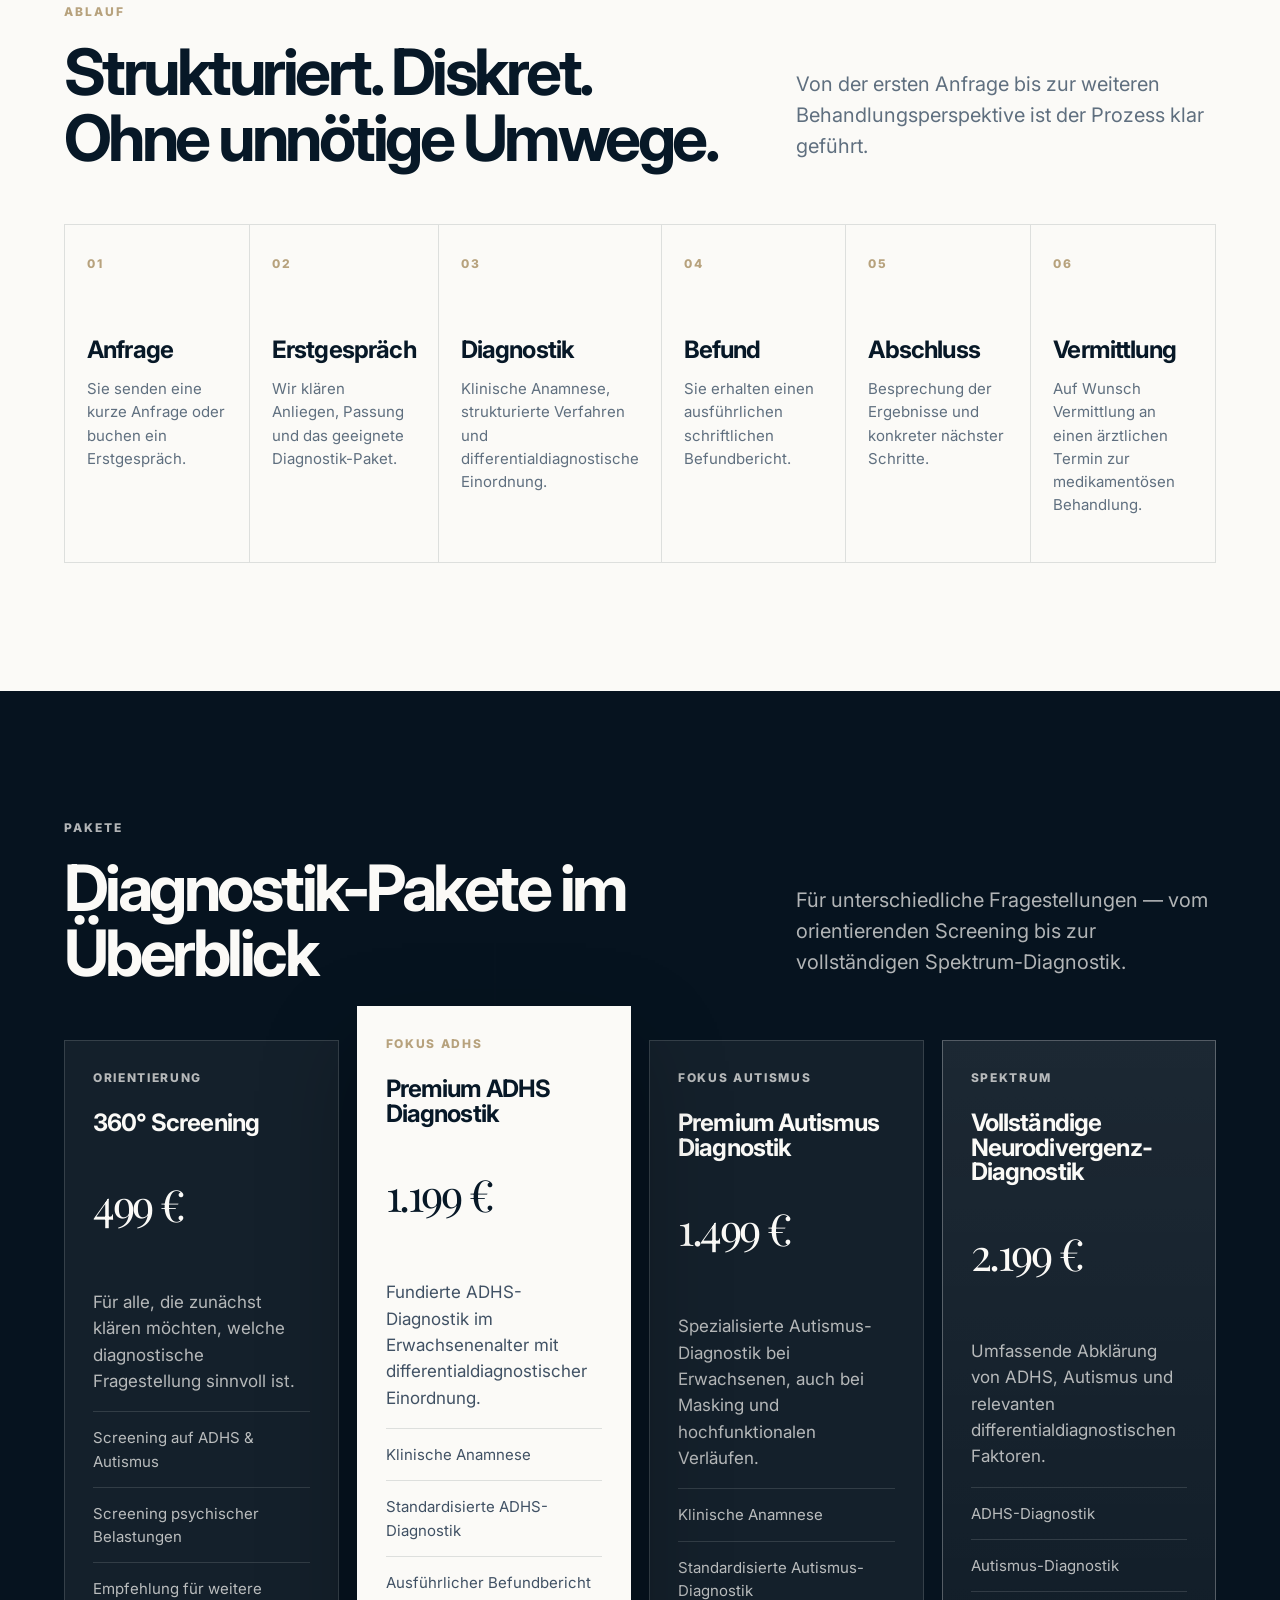
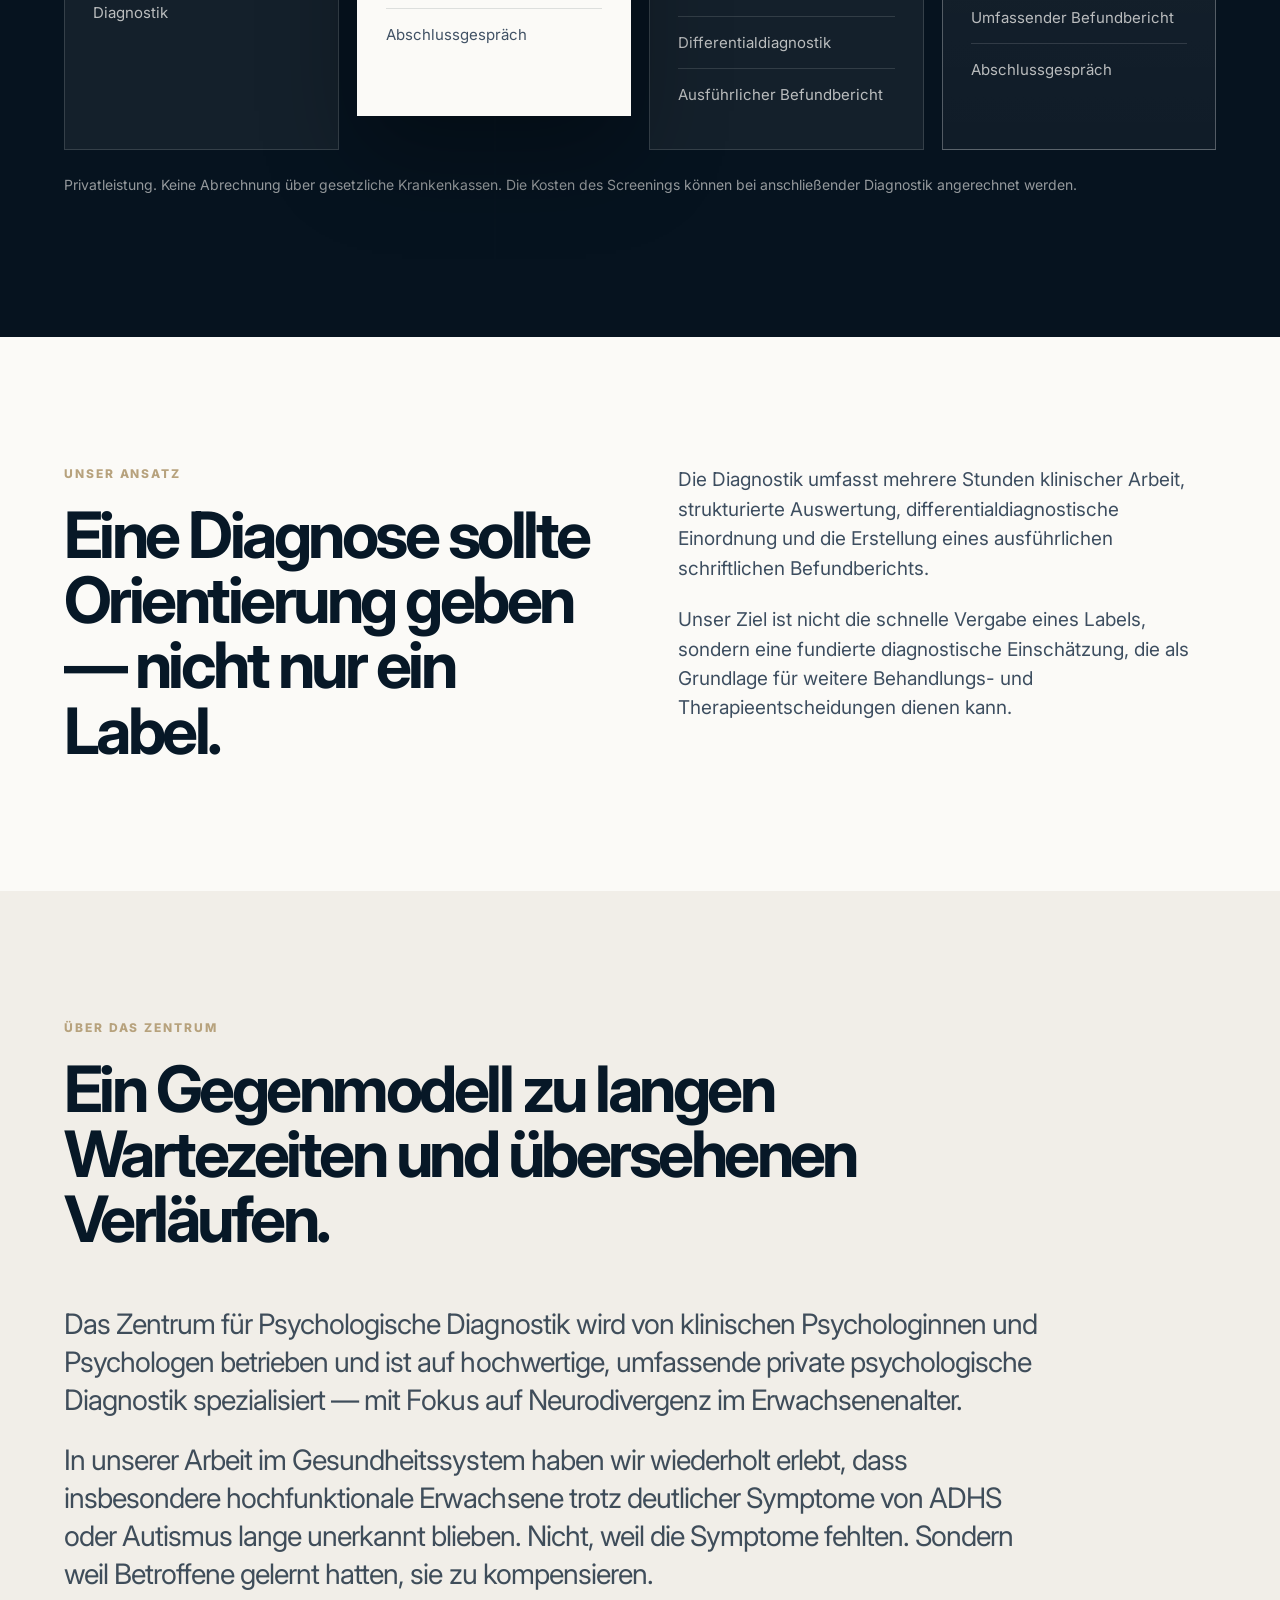
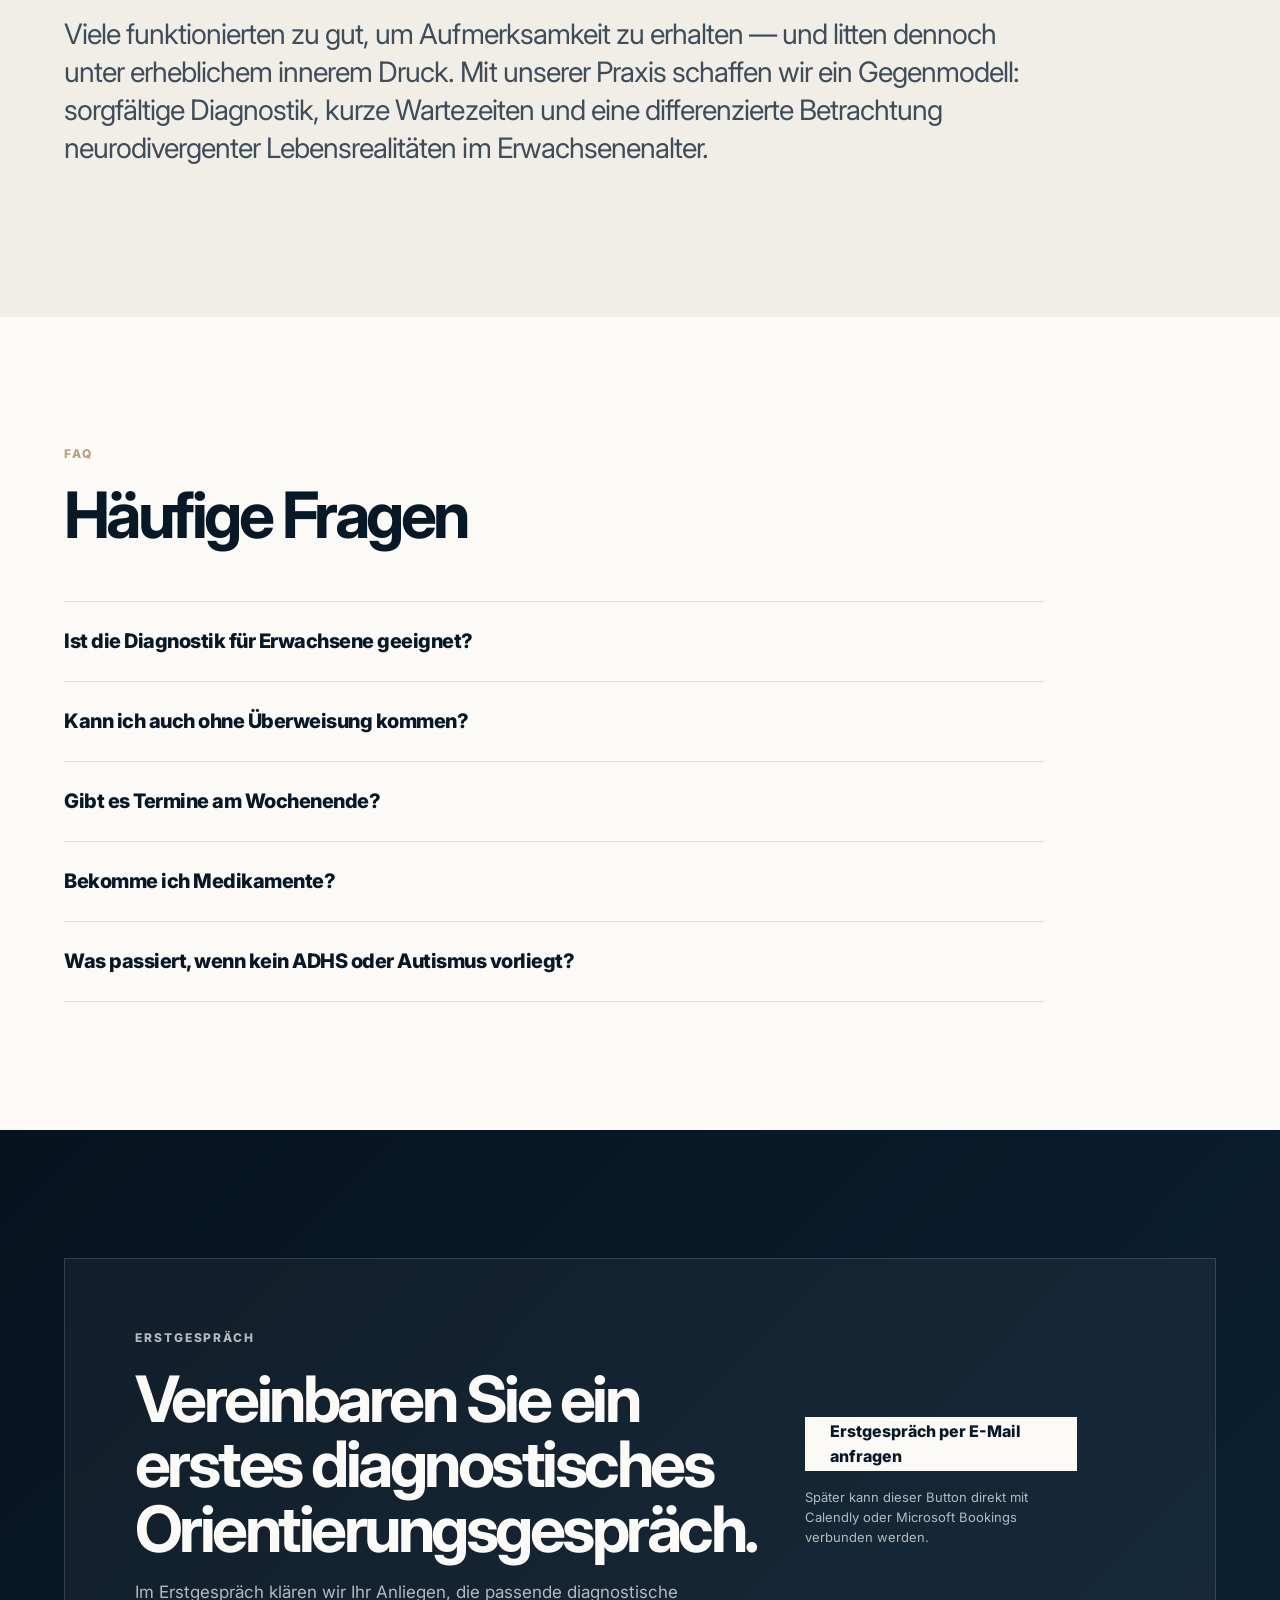
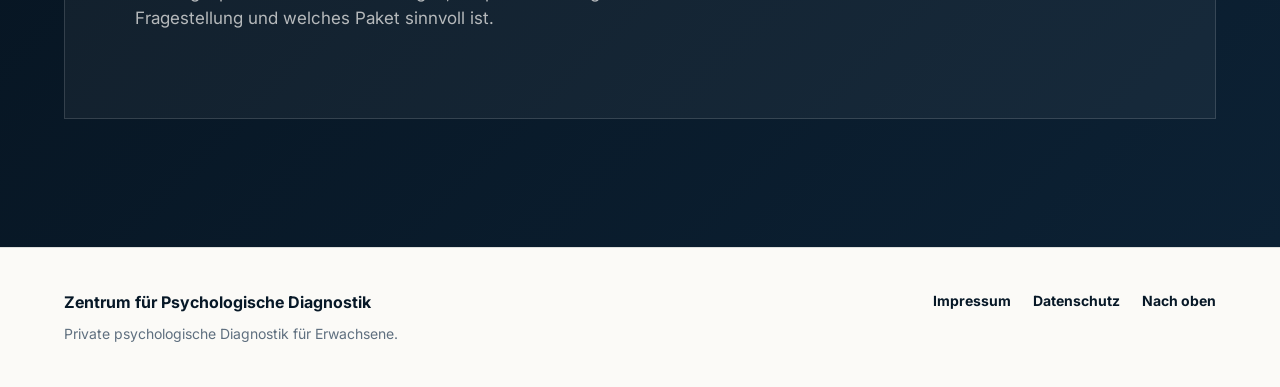
==== commit beeb9a4f: "Update index.html" ====
--- a/index.html
+++ b/index.html
@@ -133,7 +133,7 @@
           <p>Für unterschiedliche Fragestellungen — vom orientierenden Screening bis zur vollständigen Spektrum-Diagnostik.</p>
         </div>
 
-        <div class="pricing-suite">
+        <div class="pricing-grid">
   <article class="price-card entry">
     <p class="package-label">Orientierung</p>
     <h3>360° Screening</h3>
@@ -185,9 +185,7 @@
     </ul>
   </article>
 </div>
-
 <p class="pricing-note">Privatleistung. Keine Abrechnung über gesetzliche Krankenkassen. Die Kosten des Screenings können bei anschließender Diagnostik angerechnet werden.</p>
-        <p class="pricing-note">Privatleistung. Keine Abrechnung über gesetzliche Krankenkassen.</p>
       </section>
 
       <section class="section section-pad approach">
--- a/styles.css
+++ b/styles.css
@@ -122,13 +122,21 @@
 .timeline div { padding: 30px 22px; border-right: 1px solid var(--line); border-bottom: 1px solid var(--line); min-height: 260px; }
 .timeline span { display: block; color: var(--accent); font-size: 12px; font-weight: 800; letter-spacing: .16em; margin-bottom: 64px; }
 .timeline p { font-size: 15px; }
-.pricing-grid { display: grid; grid-template-columns: repeat(3, 1fr); gap: 22px; align-items: stretch; }
-.price-card { background: rgba(255,255,255,.055); border: 1px solid rgba(255,255,255,.14); padding: 34px; min-height: 650px; display: flex; flex-direction: column; }
-.price-card.featured { background: var(--paper); color: var(--ink); transform: translateY(-22px); box-shadow: 0 40px 90px rgba(0,0,0,.30); border-color: var(--paper); }
+.pricing-grid { display: grid; grid-template-columns: repeat(4, 1fr); gap: 18px; align-items: stretch; }
+.price-card { background: rgba(255,255,255,.055); border: 1px solid rgba(255,255,255,.14); padding: 28px; min-height: 560px; display: flex; flex-direction: column; }
+.price-card.featured { background: var(--paper); color: var(--ink); transform: translateY(-34px); box-shadow: 0 40px 90px rgba(0,0,0,.30); border-color: var(--paper); }
 .price-card.featured p, .price-card.featured li { color: #405164; }
+.price-card.premium {
+  border-color: rgba(255,255,255,.28);
+  background: linear-gradient(
+    180deg,
+    rgba(255,255,255,.09),
+    rgba(255,255,255,.04)
+  );
+}
 .package-label { margin: 0 0 24px; text-transform: uppercase; letter-spacing: .14em; font-size: 12px; font-weight: 800; color: var(--accent-2); }
 .price-card.featured .package-label { color: var(--accent); }
-.price { font-family: "Playfair Display", serif; font-size: 54px; letter-spacing: -.055em; color: inherit !important; margin: 34px 0; }
+.price { font-family: "Playfair Display", serif; font-size: 44px; letter-spacing: -.055em; color: inherit !important; margin: 34px 0; }
 .price-card ul { margin: 0; padding: 0; list-style: none; }
 .price-card li { padding: 14px 0; border-top: 1px solid rgba(255,255,255,.13); color: rgba(251,250,247,.72); font-size: 15px; }
 .price-card.featured li { border-top-color: rgba(7,24,39,.12); }
@@ -158,7 +166,8 @@
   .hero-grid, .section-head.split, .two-col, .booking-card { grid-template-columns: 1fr; }
   .hero-panel { min-height: auto; }
   .timeline { grid-template-columns: repeat(3, 1fr); }
-  .pricing-grid, .feature-grid { grid-template-columns: 1fr; }
+  .feature-grid { grid-template-columns: 1fr; }
+  .pricing-grid { grid-template-columns: repeat(2, 1fr); }
   .price-card.featured { transform: none; }
   .booking-action { justify-self: start; }
 }
@@ -182,4 +191,5 @@
   .hero-actions, .button { width: 100%; }
   .button { padding: 0 18px; }
   .price-card { min-height: auto; }
+  .pricing-grid { grid-template-columns: 1fr; }
 }
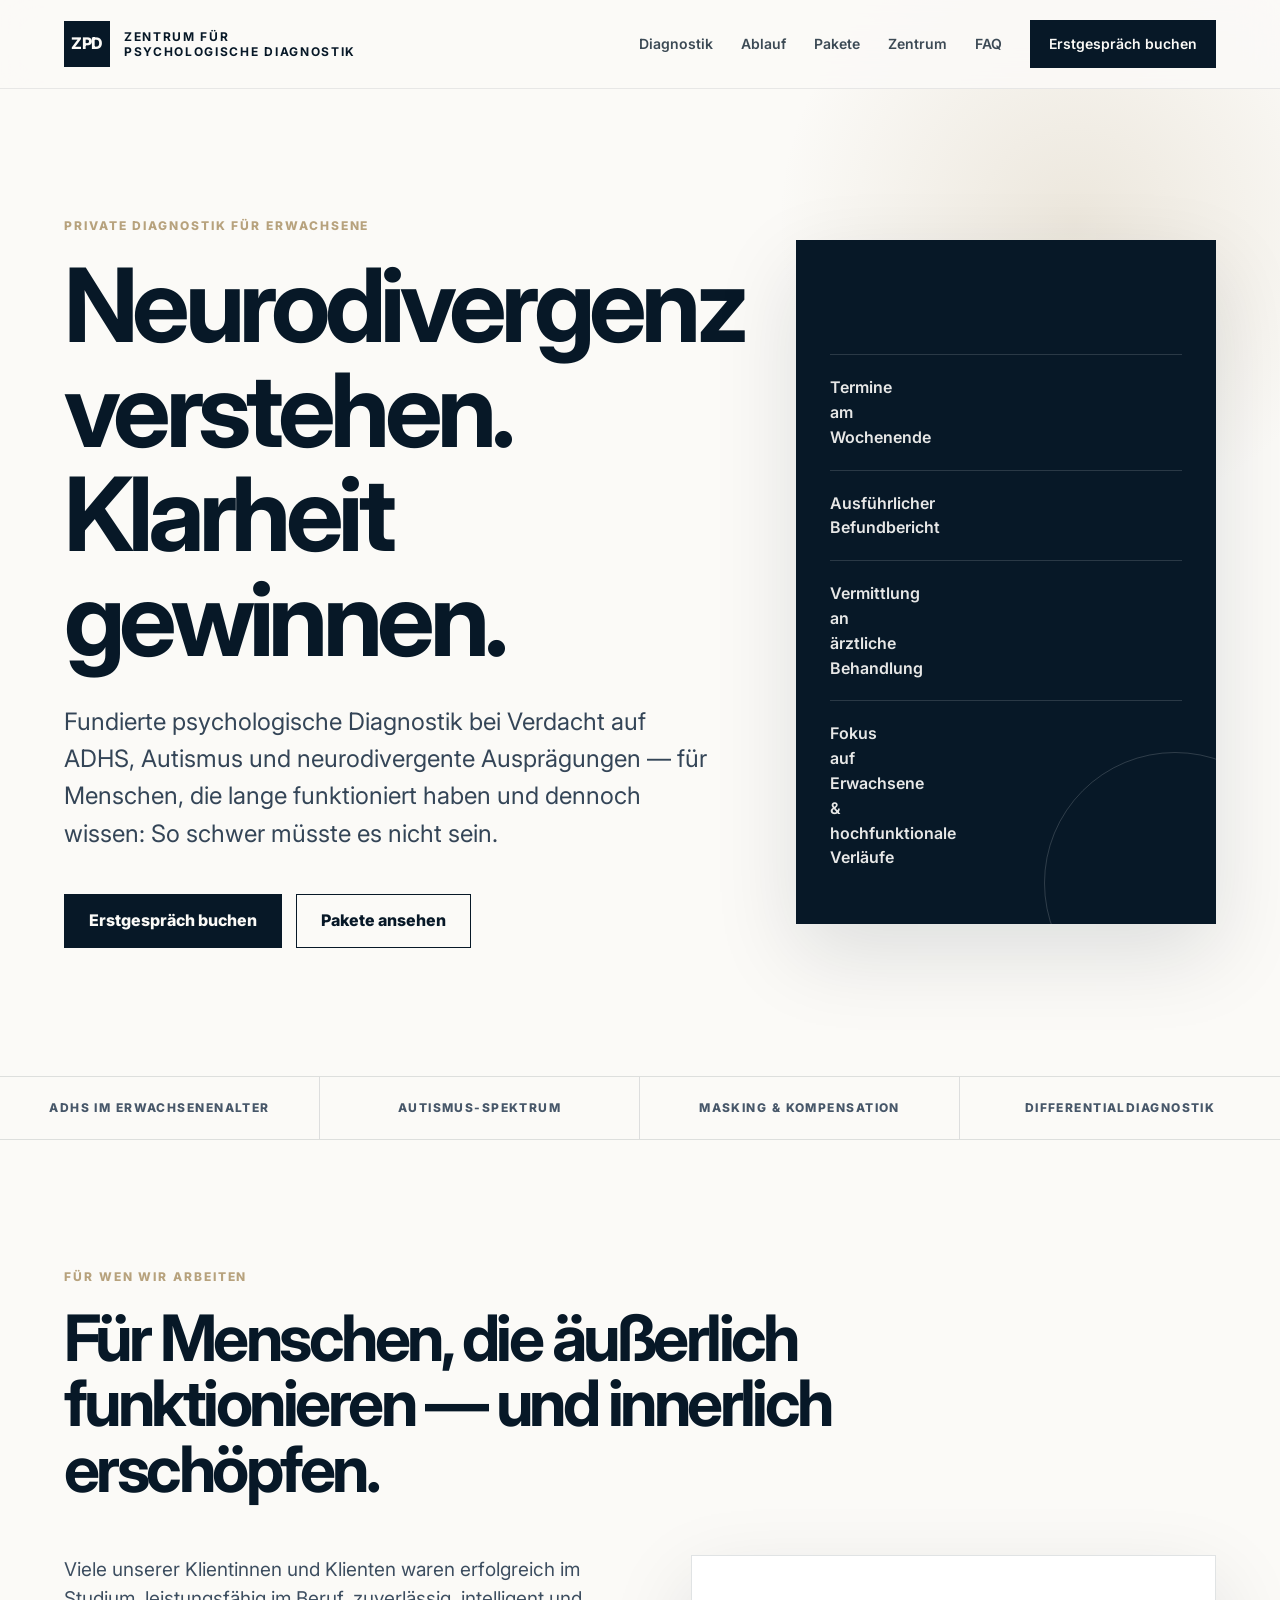
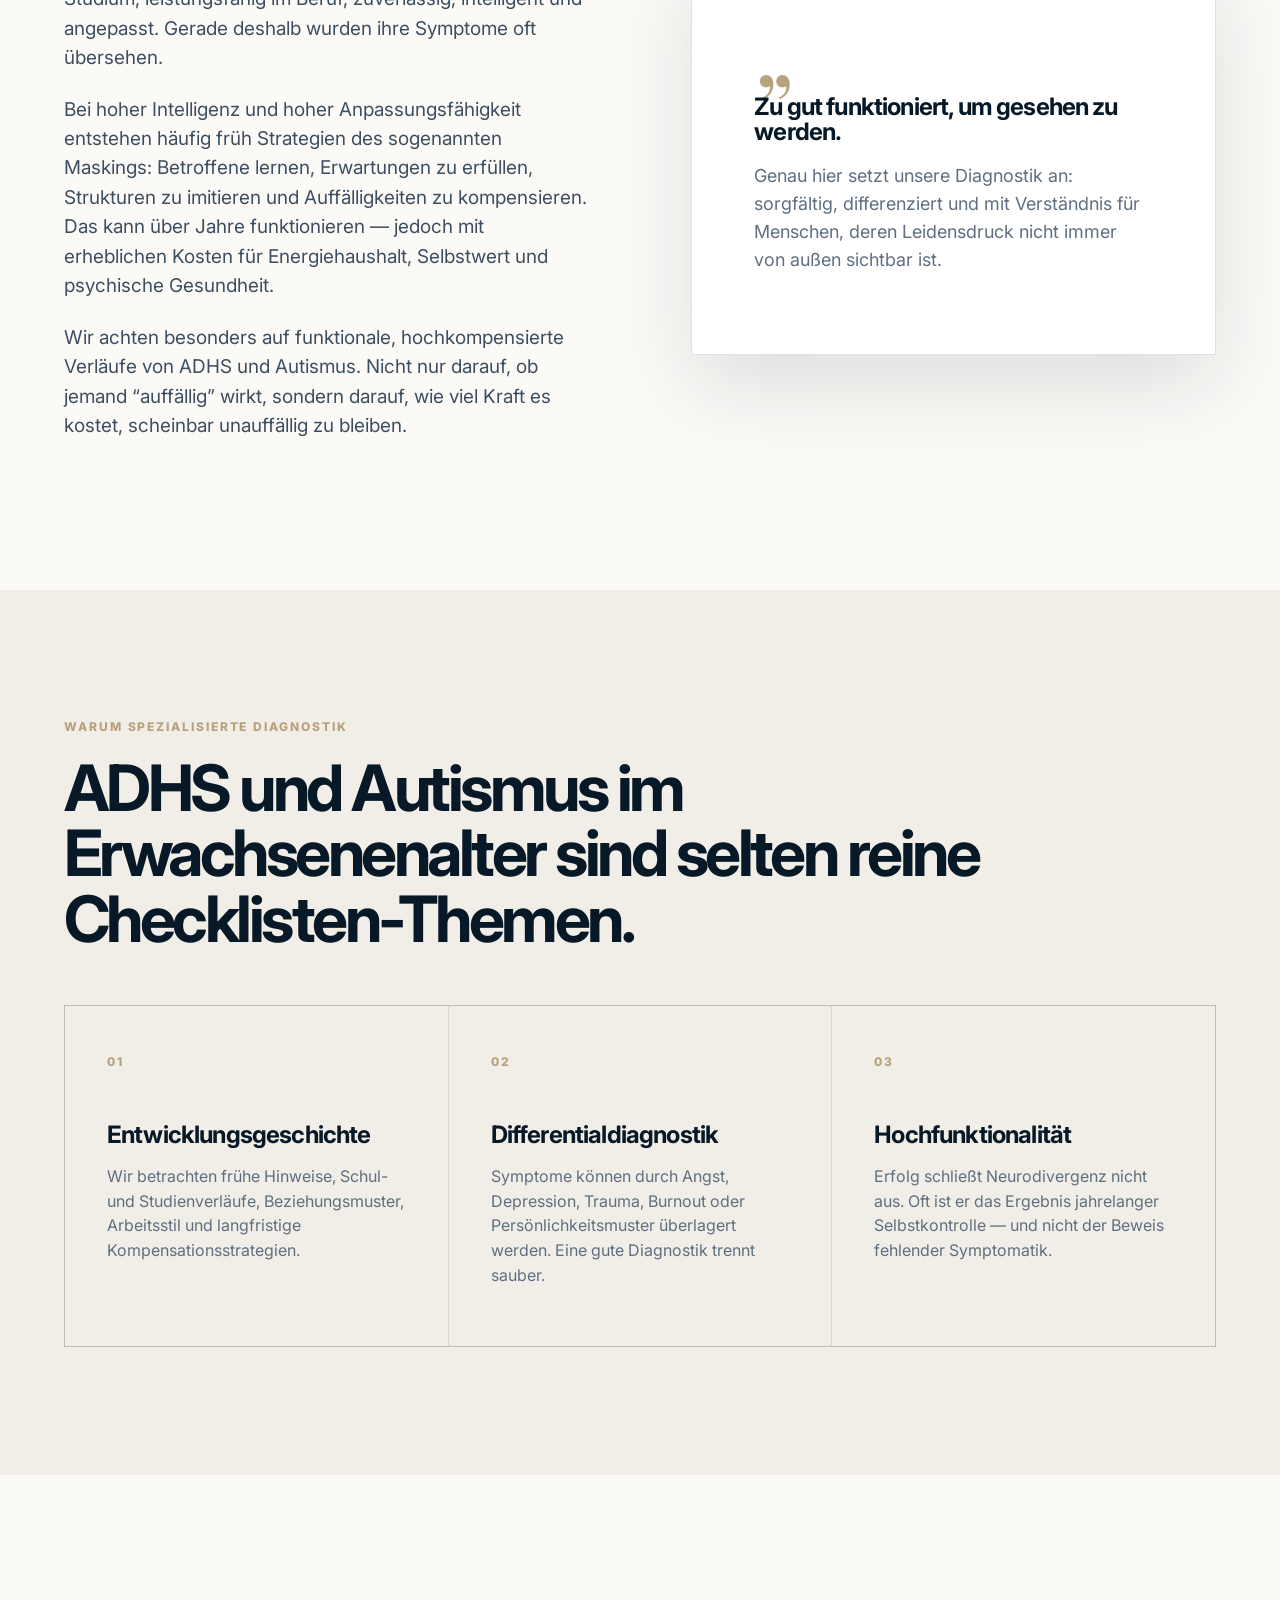
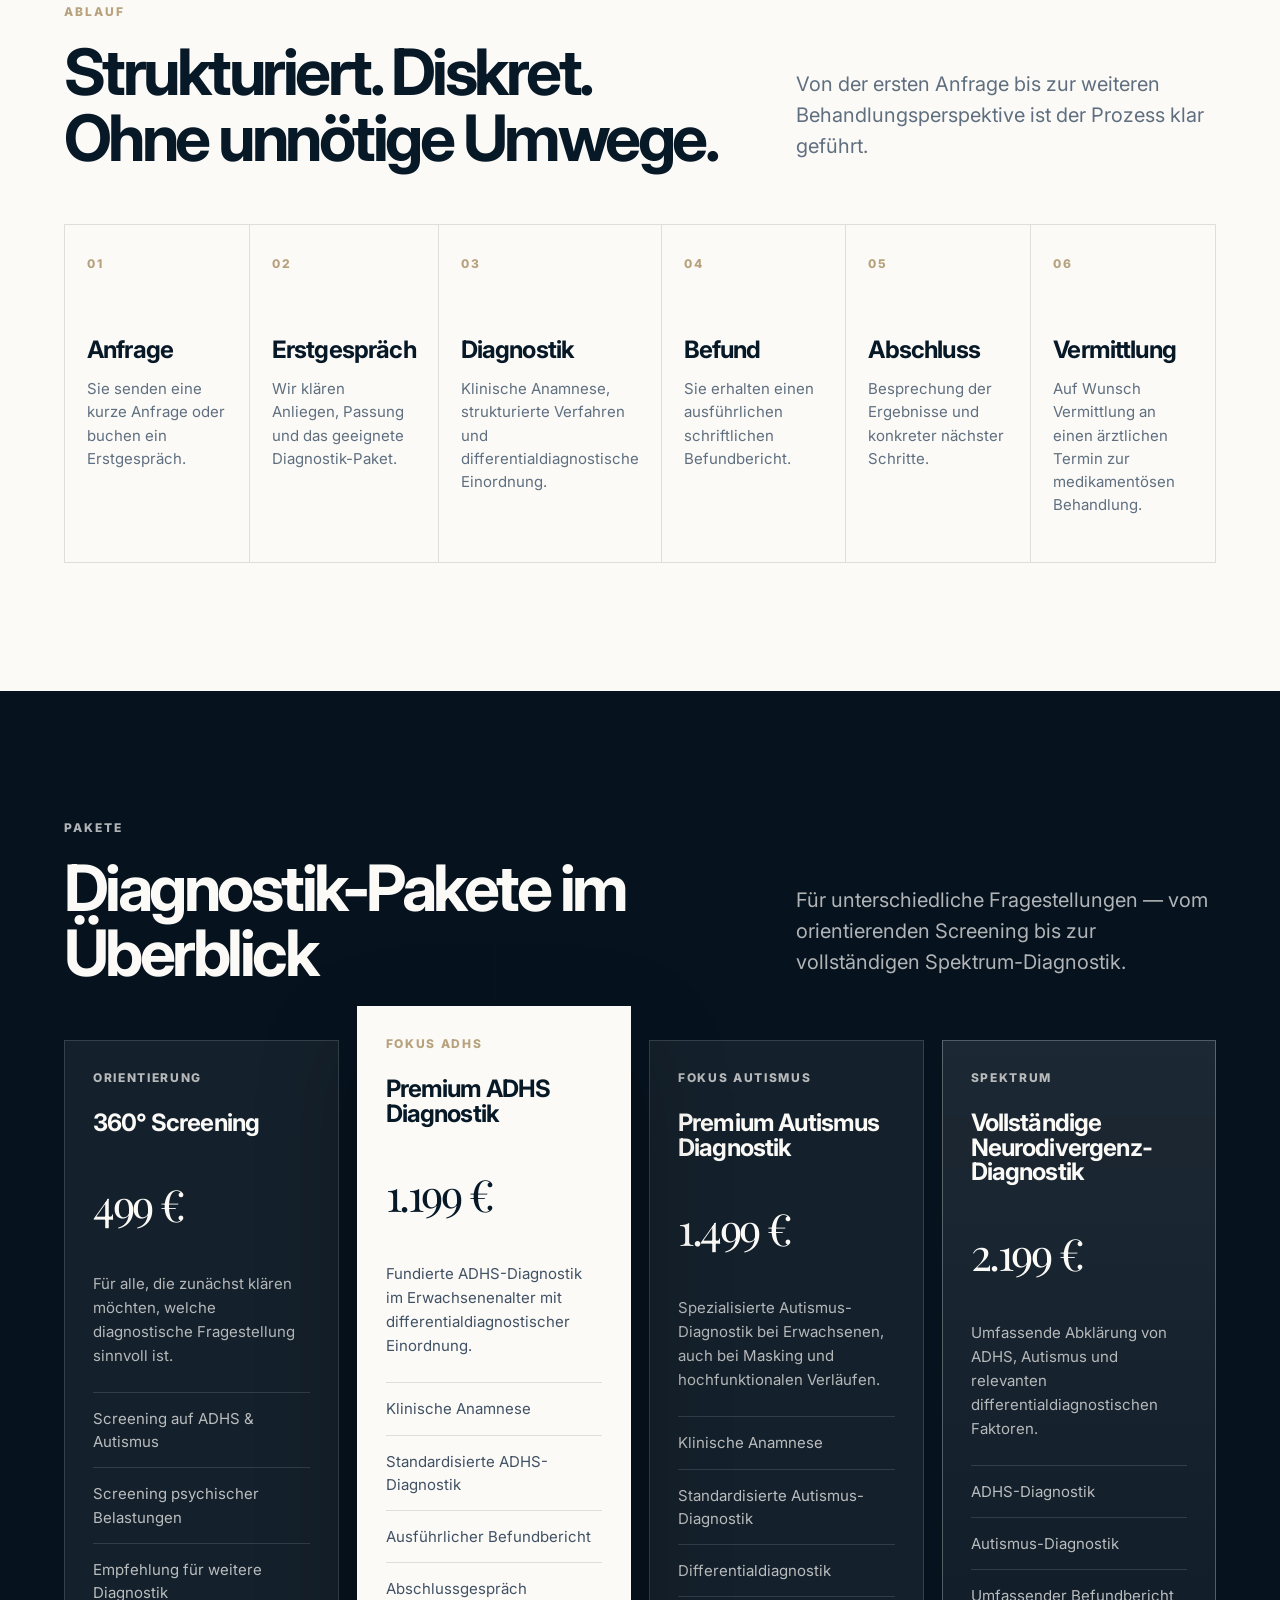
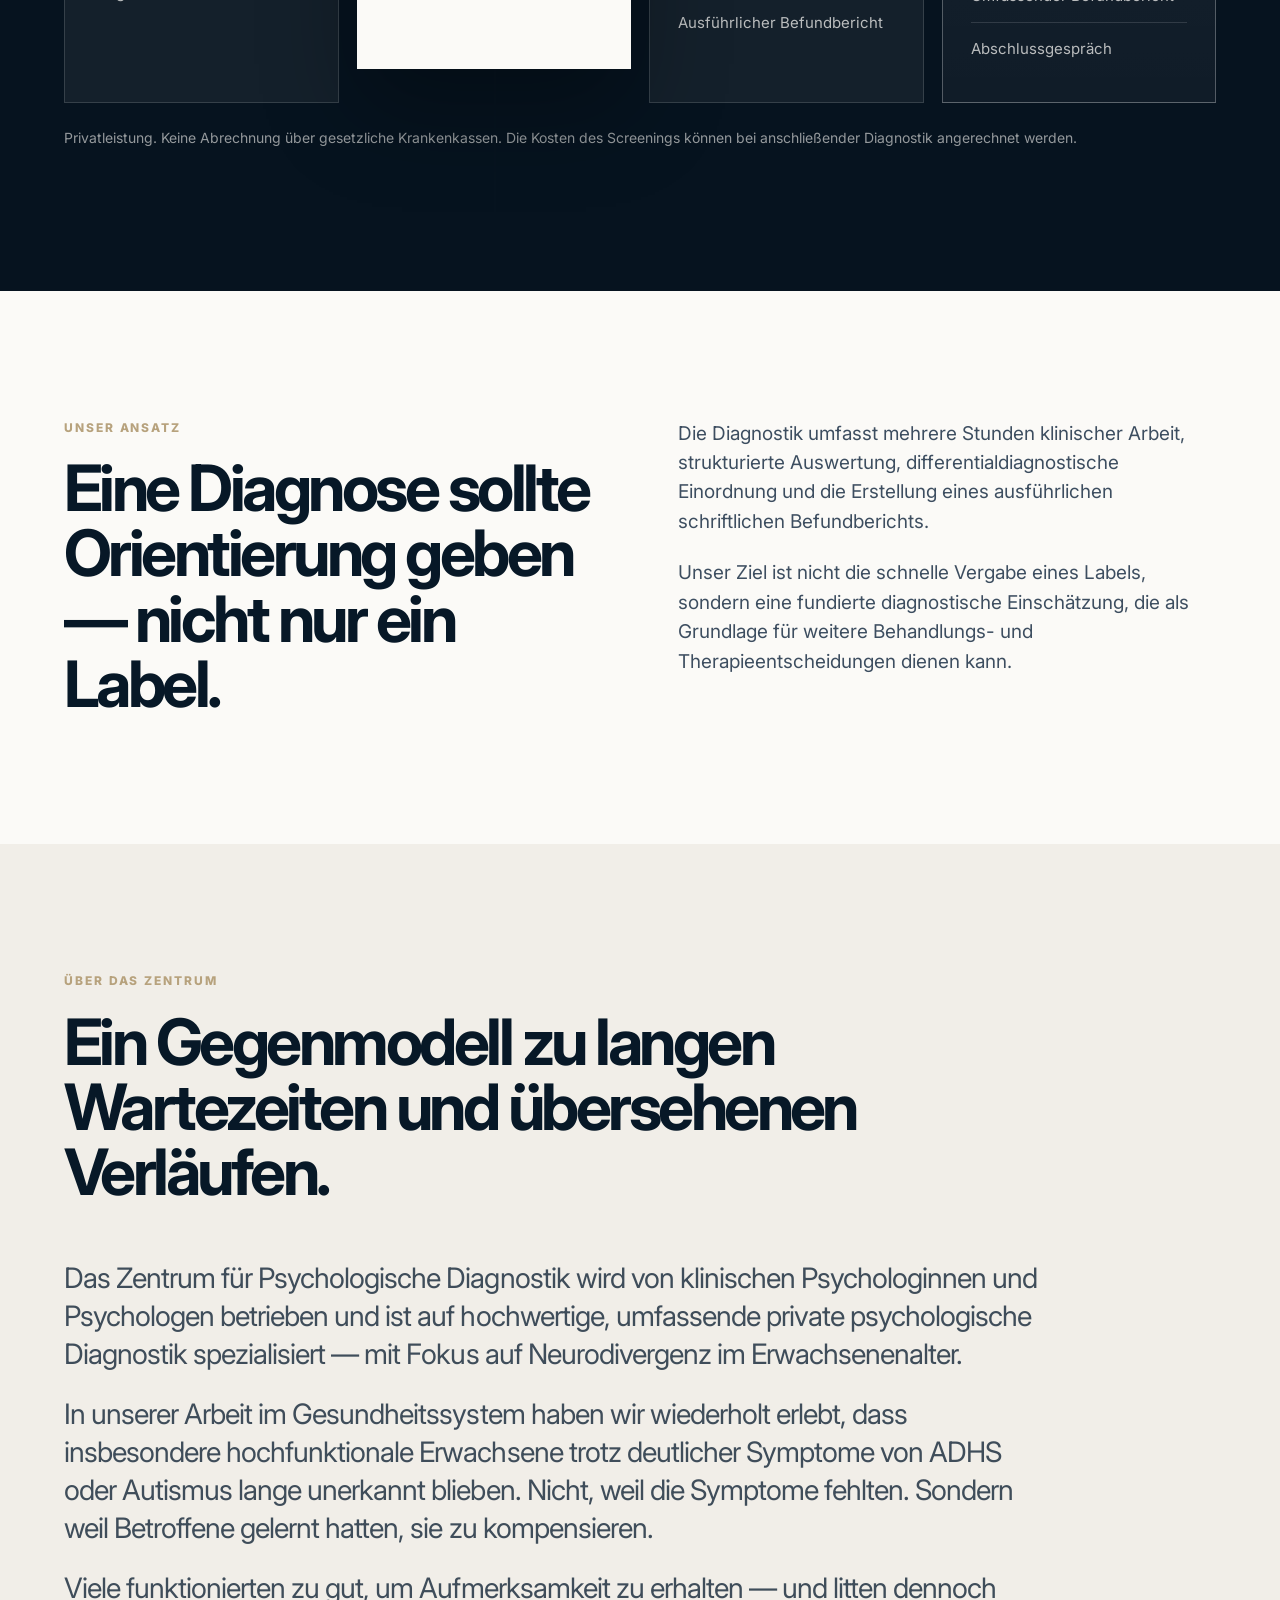
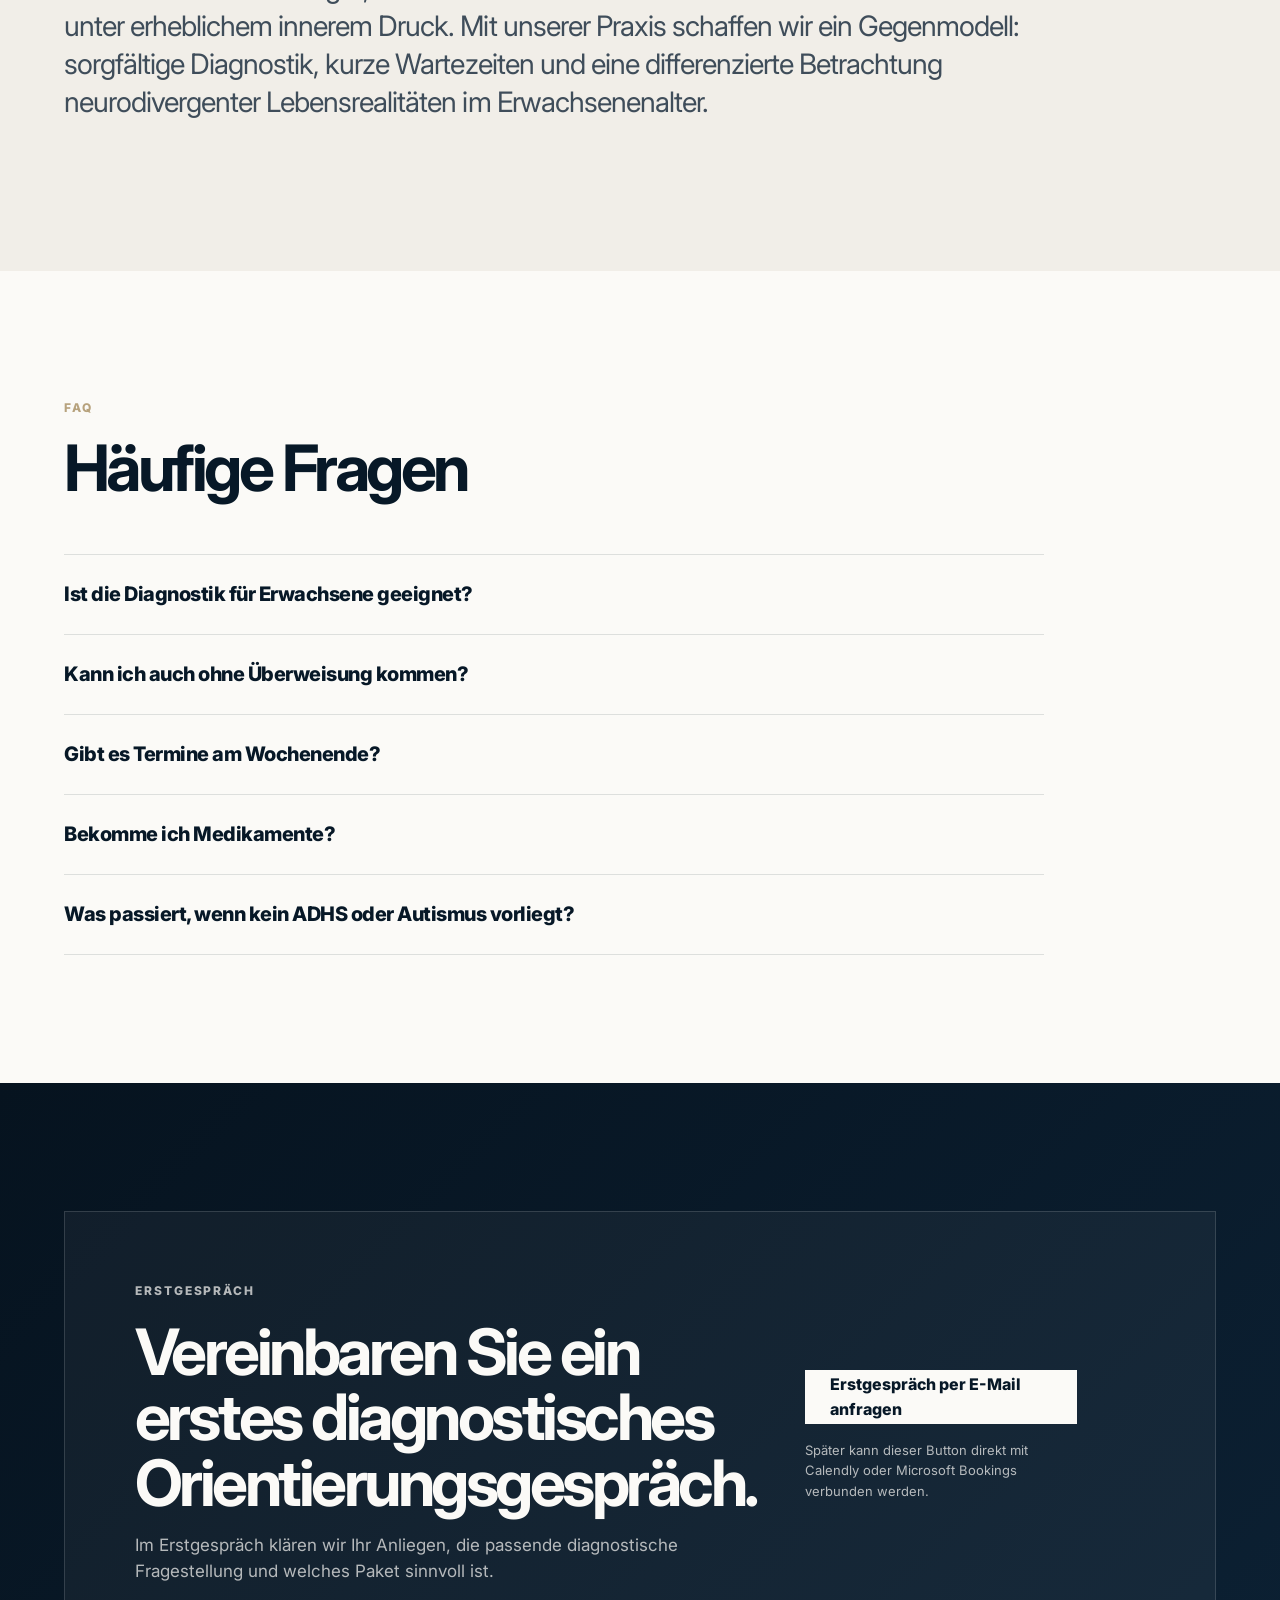
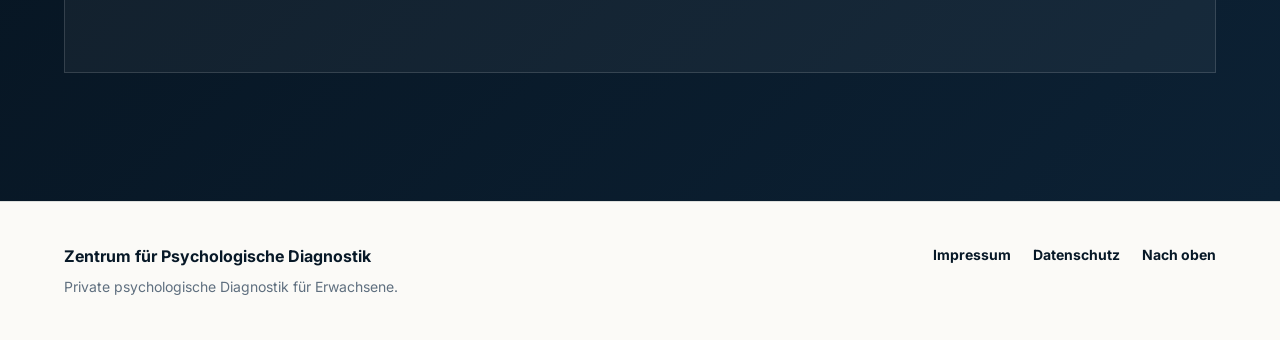
==== commit 9402322a: "Update index.html" ====
--- a/index.html
+++ b/index.html
@@ -44,13 +44,14 @@
               <a class="button secondary" href="#pakete">Pakete ansehen</a>
             </div>
           </div>
+          
           <aside class="hero-panel" aria-label="Leistungsmerkmale">
-            <div class="panel-kicker">Diagnostik mit Anspruch</div>
-            <ul class="signal-list">
-              <li><span>01</span> Termine am Wochenende</li>
-              <li><span>02</span> Ausführlicher Befundbericht</li>
-              <li><span>03</span> Vermittlung an ärztliche Behandlung</li>
-              <li><span>04</span> Fokus auf Erwachsene & hochfunktionale Verläufe</li>
+  <ul class="signal-list">
+              
+              <li>Termine am Wochenende</li>
+              <li>Ausführlicher Befundbericht</li>
+              <li>Vermittlung an ärztliche Behandlung</li>
+              <li>Fokus auf Erwachsene & hochfunktionale Verläufe</li>
             </ul>
           </aside>
         </div>
--- a/styles.css
+++ b/styles.css
@@ -134,8 +134,29 @@
     rgba(255,255,255,.04)
   );
 }
-.package-label { margin: 0 0 24px; text-transform: uppercase; letter-spacing: .14em; font-size: 12px; font-weight: 800; color: var(--accent-2); }
-.price-card.featured .package-label { color: var(--accent); }
+.package-label {
+  margin: 0 0 24px;
+  text-transform: uppercase;
+  letter-spacing: .14em;
+  font-size: 12px;
+  font-weight: 800;
+  color: var(--accent-2);
+}
+
+.package-copy {
+  font-size: 15px;
+  line-height: 1.6;
+  margin: 0 0 24px;
+  color: rgba(251,250,247,.72);
+}
+
+.price-card.featured .package-copy {
+  color: #405164;
+}
+
+.price-card.featured .package-label {
+  color: var(--accent);
+}
 .price { font-family: "Playfair Display", serif; font-size: 44px; letter-spacing: -.055em; color: inherit !important; margin: 34px 0; }
 .price-card ul { margin: 0; padding: 0; list-style: none; }
 .price-card li { padding: 14px 0; border-top: 1px solid rgba(255,255,255,.13); color: rgba(251,250,247,.72); font-size: 15px; }
